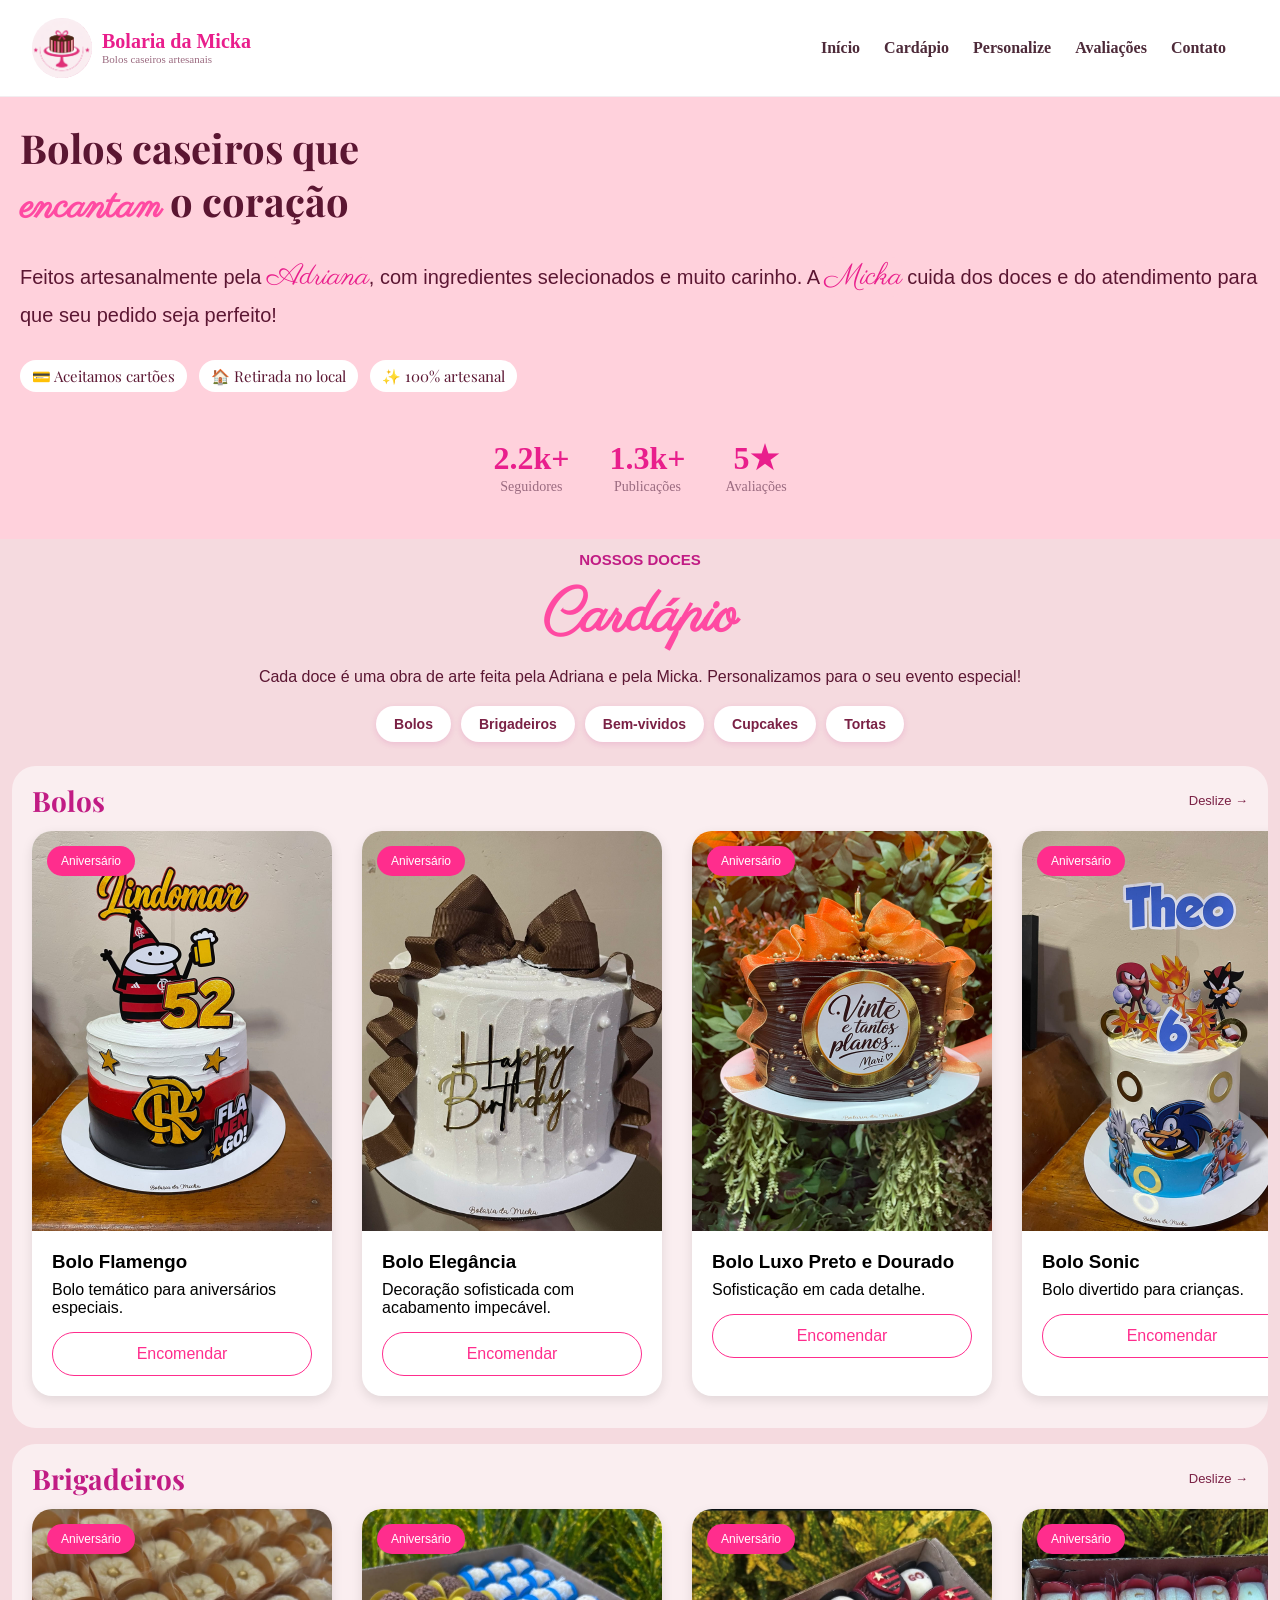
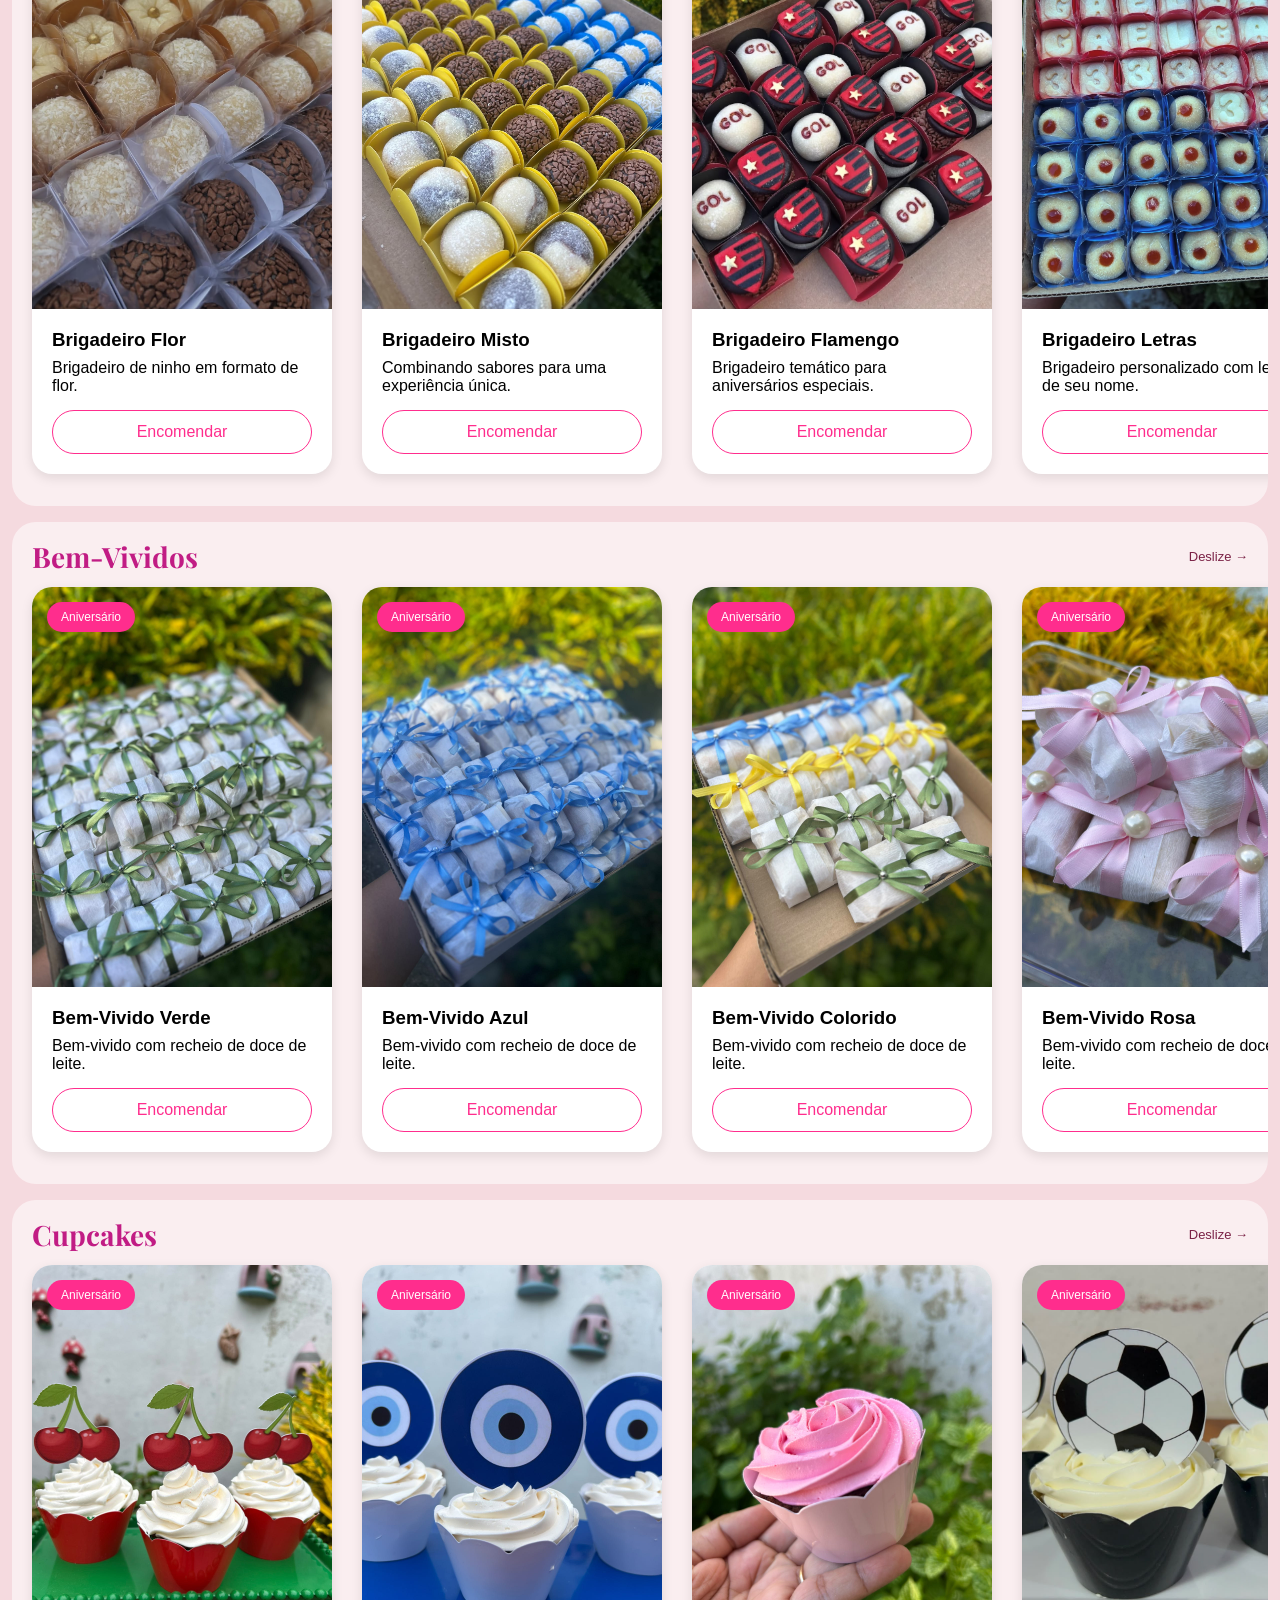
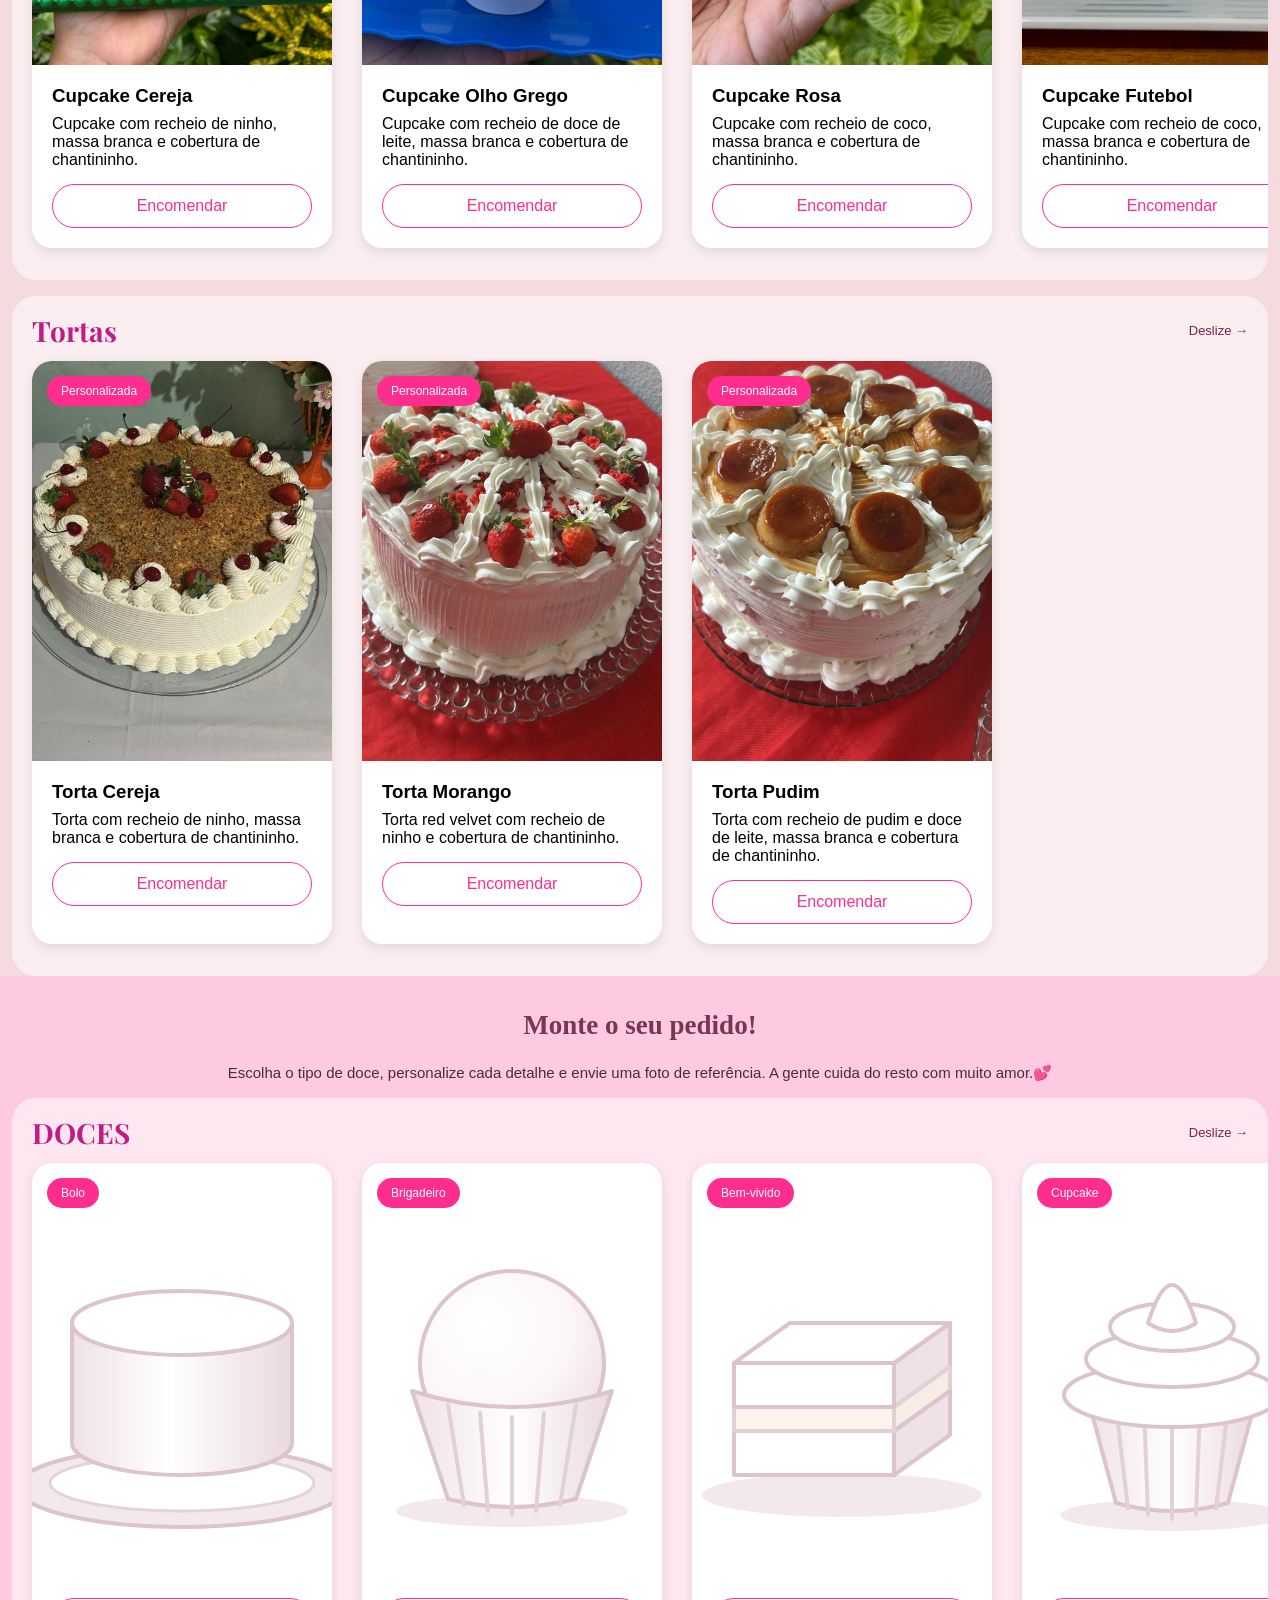
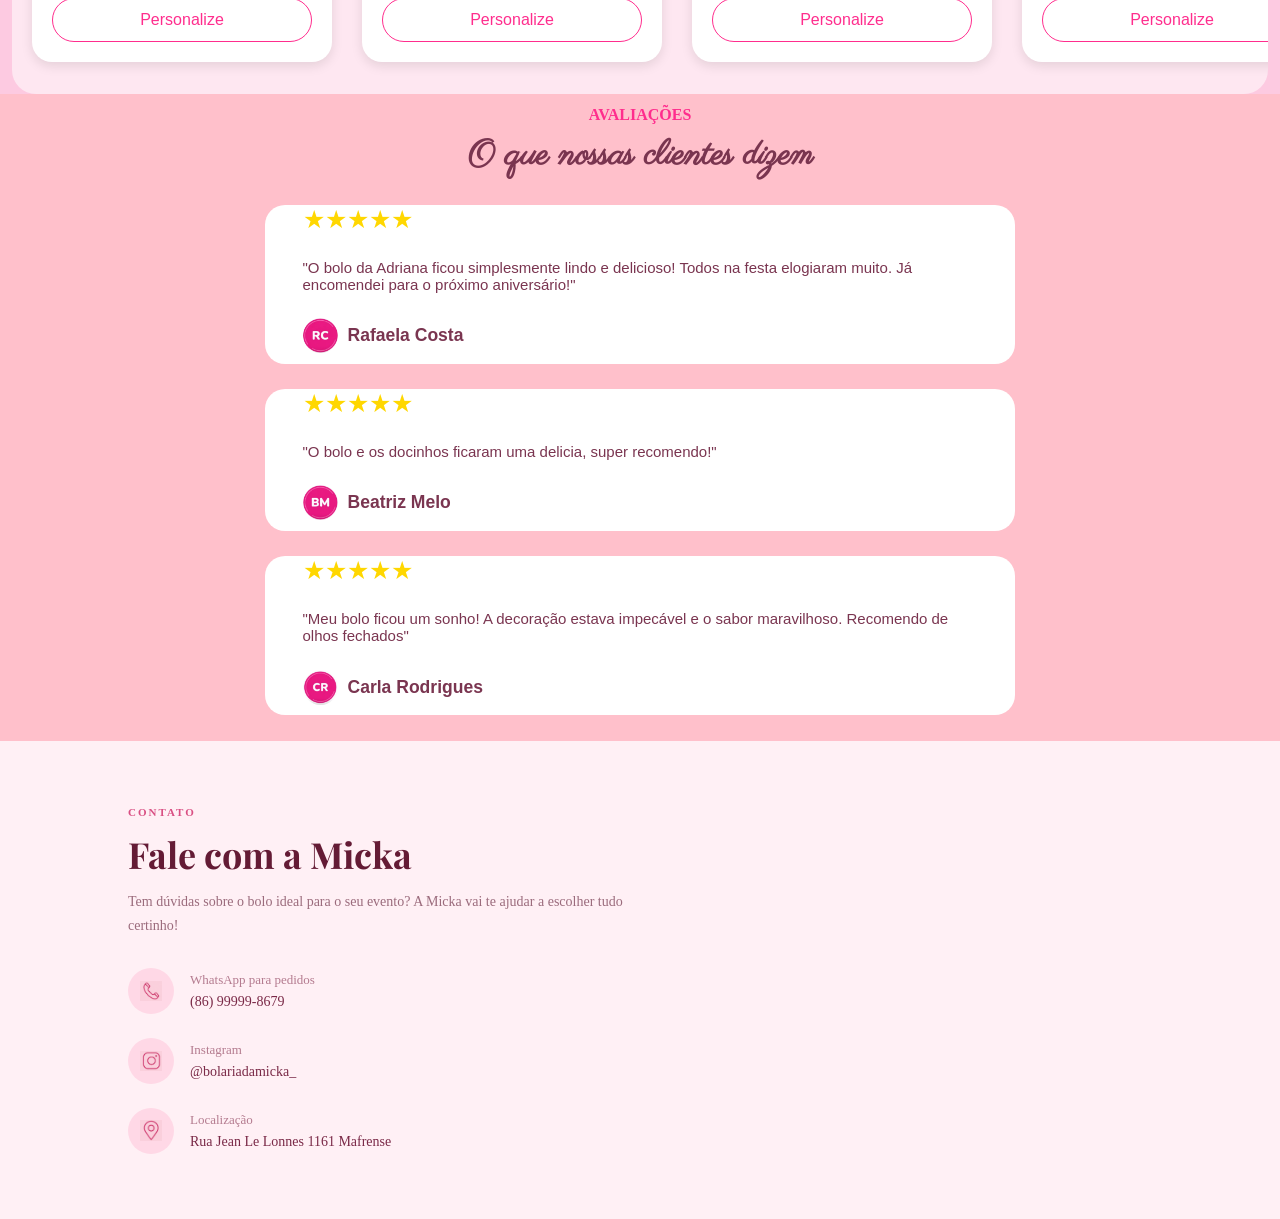
==== index.html @ 9b9cd285 "Merge pull request #18 from MarianneLayse/feat/contato Feat/contato" ====
<!doctype html>
<html lang="pt-br">
  <head>
    <meta charset="UTF-8" />
    <meta name="viewport" content="width=device-width, initial-scale=1.0" />
    <link rel="stylesheet" href="css/style.css" />
    <link
      href="https://fonts.googleapis.com/css2?family=Playfair+Display:wght@700&family=Parisienne&display=swap"
      rel="stylesheet"
    />
    <title>Bolaria da Micka</title>
  </head>
  <body>
    <header class="site-header">
      <a class="brand" href="index.html" title="Voltar para a página inicial">
        <span class="logo-circle">
          <img
            class="logo"
            src="img/logo-bolaria.png"
            alt="Logo da Bolaria da Micka"
          />
        </span>
        <span class="brand-text">
          <strong>Bolaria da Micka</strong>
          <small>Bolos caseiros artesanais</small>
        </span>
      </a>

      <input type="checkbox" id="menu-toggle" class="menu-toggle" hidden />
      <label for="menu-toggle" class="menu-button" aria-label="Abrir menu">
        <img src="img/menu.png" alt="menu" />
      </label>

      <nav class="main-nav">
        <ul>
          <li><a href="#inicio">Início</a></li>
          <li><a href="#cardapio">Cardápio</a></li>
          <li><a href="#personalize">Personalize</a></li>
          <li><a href="#avaliacoes">Avaliações</a></li>
          <li><a href="#contato">Contato</a></li>
        </ul>
      </nav>
    </header>
    <section class="inicial" id="inicio">
      <div class="titulo">
        <h1>
          Bolos caseiros que<br />
          <span>encantam</span> o coração
        </h1>
      </div>
      <div class="paragrafo">
        <p>
          Feitos artesanalmente pela <span>Adriana</span>, com ingredientes
          selecionados e muito carinho. A <span>Micka</span> cuida dos doces e
          do atendimento para que seu pedido seja perfeito!
        </p>

        <h3>💳 Aceitamos cartões</h3>
        <h3>🏠 Retirada no local</h3>
        <h3>✨ 100% artesanal</h3>

        <div class="avaliacao">
          <span class="seguidores">
            <strong>2.2k+</strong>
            <small>Seguidores</small>
          </span>
          <span class="publicacoes">
            <strong>1.3k+</strong>
            <small>Publicações</small>
          </span>
          <span class="avaliacaoo">
            <strong>5★</strong>
            <small>Avaliações</small>
          </span>
        </div>
      </div>
    </section>
    <section class="cardapio" id="cardapio">
      <div class="titulo-cardapio">
        <h4>NOSSOS DOCES</h4>
        <h1>Cardápio</h1>
        <p>
          Cada doce é uma obra de arte feita pela Adriana e pela Micka.
          Personalizamos para o seu evento especial!
        </p>
      </div>
      <div class="nav">
        <ul>
          <li><a href="#bolos">Bolos</a></li>
          <li><a href="#brigadeiros">Brigadeiros</a></li>
          <li><a href="#bem-vividos">Bem-vividos</a></li>
          <li><a href="#cupcakes">Cupcakes</a></li>
          <li><a href="#tortas">Tortas</a></li>
        </ul>
      </div>
      <div class="categoria" id="bolos">
        <div class="categoria-topo">
          <h2>Bolos</h2>
          <span class="dica">Deslize →</span>
        </div>

        <div class="lista-cardapio">
          <div class="card-bolo">
            <img src="img/bolo2.jfif" alt="Bolo Flamengo" />
            <span class="tag">Aniversário</span>
            <div class="conteudo-card">
              <h3>Bolo Flamengo</h3>
              <p>Bolo temático para aniversários especiais.</p>
              <a href="#" class="btn-encomendar">Encomendar</a>
            </div>
          </div>

          <div class="card-bolo">
            <img src="img/bolo1.jpg" alt="Bolo Elegância" />
            <span class="tag">Aniversário</span>
            <div class="conteudo-card">
              <h3>Bolo Elegância</h3>
              <p>Decoração sofisticada com acabamento impecável.</p>
              <a href="#" class="btn-encomendar">Encomendar</a>
            </div>
          </div>

          <div class="card-bolo">
            <img src="img/bolo3.jfif" alt="Bolo Luxo Preto e Dourado" />
            <span class="tag">Aniversário</span>
            <div class="conteudo-card">
              <h3>Bolo Luxo Preto e Dourado</h3>
              <p>Sofisticação em cada detalhe.</p>
              <a href="#" class="btn-encomendar">Encomendar</a>
            </div>
          </div>

          <div class="card-bolo">
            <img src="img/bolo4.jfif" alt="Bolo Sonic" />
            <span class="tag">Aniversário</span>
            <div class="conteudo-card">
              <h3>Bolo Sonic</h3>
              <p>Bolo divertido para crianças.</p>
              <a href="#" class="btn-encomendar">Encomendar</a>
            </div>
          </div>

          <div class="card-bolo">
            <img src="img/bolo5.jfif" alt="Bolo Duplo" />
            <span class="tag">Aniversário</span>
            <div class="conteudo-card">
              <h3>Bolo Duplo</h3>
              <p>Duas decorações em um único bolo.</p>
              <a href="#" class="btn-encomendar">Encomendar</a>
            </div>
          </div>

          <div class="card-bolo">
            <img src="img/bolo-urso.jfif" alt="Bolo Ursinho" />
            <span class="tag">Aniversário</span>
            <div class="conteudo-card">
              <h3>Bolo Ursinho</h3>
              <p>Bolo adorável para crianças.</p>
              <a href="#" class="btn-encomendar">Encomendar</a>
            </div>
          </div>

          <div class="card-bolo">
            <img src="img/bolo-minecraft.jfif" alt="Bolo Minecraft" />
            <span class="tag">Aniversário</span>
            <div class="conteudo-card">
              <h3>Bolo Minecraft</h3>
              <p>Bolo temático para fãs do jogo.</p>
              <a href="#" class="btn-encomendar">Encomendar</a>
            </div>
          </div>

          <div class="card-bolo">
            <img src="img/bolo-petalas.jfif" alt="Bolo Pétalas" />
            <span class="tag">Aniversário</span>
            <div class="conteudo-card">
              <h3>Bolo Pétalas</h3>
              <p>Bolo com decoração de pétalas de flores.</p>
              <a href="#" class="btn-encomendar">Encomendar</a>
            </div>
          </div>

          <div class="card-bolo">
            <img src="img/bolo-haranha.jfif" alt="Bolo Homem-Aranha" />
            <span class="tag">Aniversário</span>
            <div class="conteudo-card">
              <h3>Bolo Homem-Aranha</h3>
              <p>Bolo temático para fãs do herói.</p>
              <a href="#" class="btn-encomendar">Encomendar</a>
            </div>
          </div>
        </div>
      </div>

      <div class="categoria" id="brigadeiros">
        <div class="categoria-topo">
          <h2>Brigadeiros</h2>
          <span class="dica">Deslize →</span>
        </div>

        <div class="lista-cardapio">
          <div class="card-bolo">
            <img src="img/brigadeiro-flor.jfif" alt="Brigadeiro Flor" />
            <span class="tag">Aniversário</span>
            <div class="conteudo-card">
              <h3>Brigadeiro Flor</h3>
              <p>Brigadeiro de ninho em formato de flor.</p>
              <a href="#" class="btn-encomendar">Encomendar</a>
            </div>
          </div>

          <div class="card-bolo">
            <img src="img/brigadeiro-misto.jfif" alt="Brigadeiro Misto" />
            <span class="tag">Aniversário</span>
            <div class="conteudo-card">
              <h3>Brigadeiro Misto</h3>
              <p>Combinando sabores para uma experiência única.</p>
              <a href="#" class="btn-encomendar">Encomendar</a>
            </div>
          </div>

          <div class="card-bolo">
            <img src="img/brigadeiro-flamengo.jfif" alt="Brigadeiro Flamengo" />
            <span class="tag">Aniversário</span>
            <div class="conteudo-card">
              <h3>Brigadeiro Flamengo</h3>
              <p>Brigadeiro temático para aniversários especiais.</p>
              <a href="#" class="btn-encomendar">Encomendar</a>
            </div>
          </div>

          <div class="card-bolo">
            <img src="img/brigadeiro-letras.jfif" alt="Brigadeiro Letras" />
            <span class="tag">Aniversário</span>
            <div class="conteudo-card">
              <h3>Brigadeiro Letras</h3>
              <p>Brigadeiro personalizado com letras de seu nome.</p>
              <a href="#" class="btn-encomendar">Encomendar</a>
            </div>
          </div>

          <div class="card-bolo">
            <img src="img/brigadeiro-coco.jfif" alt="Brigadeiro Coco" />
            <span class="tag">Aniversário</span>
            <div class="conteudo-card">
              <h3>Brigadeiro Coco</h3>
              <p>Brigadeiro sabor coco com recheio cremoso.</p>
              <a href="#" class="btn-encomendar">Encomendar</a>
            </div>
          </div>

          <div class="card-bolo">
            <img
              src="img/brigadeiro-letras-rosa.jfif"
              alt="Brigadeiro Letras Rosa"
            />
            <span class="tag">Aniversário</span>
            <div class="conteudo-card">
              <h3>Brigadeiro Letras Rosa</h3>
              <p>Brigadeiro personalizado com letras.</p>
              <a href="#" class="btn-encomendar">Encomendar</a>
            </div>
          </div>

          <div class="card-bolo">
            <img src="img/brigadeiro-diversos.jfif" alt="Brigadeiro Diversos" />
            <span class="tag">Aniversário</span>
            <div class="conteudo-card">
              <h3>Brigadeiro Diversos</h3>
              <p>Variedade de brigadeiros com diferentes sabores.</p>
              <a href="#" class="btn-encomendar">Encomendar</a>
            </div>
          </div>
        </div>
      </div>

      <div class="categoria" id="bem-vividos">
        <div class="categoria-topo">
          <h2>Bem-Vividos</h2>
          <span class="dica">Deslize →</span>
        </div>

        <div class="lista-cardapio">
          <div class="card-bolo">
            <img src="img/bvivido-verde.jfif" alt="Bem-Vivido Verde" />
            <span class="tag">Aniversário</span>
            <div class="conteudo-card">
              <h3>Bem-Vivido Verde</h3>
              <p>Bem-vivido com recheio de doce de leite.</p>
              <a href="#" class="btn-encomendar">Encomendar</a>
            </div>
          </div>

          <div class="card-bolo">
            <img src="img/bvivido-azul.jfif" alt="Bem-Vivido Azul" />
            <span class="tag">Aniversário</span>
            <div class="conteudo-card">
              <h3>Bem-Vivido Azul</h3>
              <p>Bem-vivido com recheio de doce de leite.</p>
              <a href="#" class="btn-encomendar">Encomendar</a>
            </div>
          </div>

          <div class="card-bolo">
            <img src="img/bvivido-colorido.jfif" alt="Bem-Vivido Colorido" />
            <span class="tag">Aniversário</span>
            <div class="conteudo-card">
              <h3>Bem-Vivido Colorido</h3>
              <p>Bem-vivido com recheio de doce de leite.</p>
              <a href="#" class="btn-encomendar">Encomendar</a>
            </div>
          </div>

          <div class="card-bolo">
            <img src="img/bvivido-rosa.jfif" alt="Bem-Vivido Rosa" />
            <span class="tag">Aniversário</span>
            <div class="conteudo-card">
              <h3>Bem-Vivido Rosa</h3>
              <p>Bem-vivido com recheio de doce de leite.</p>
              <a href="#" class="btn-encomendar">Encomendar</a>
            </div>
          </div>

          <div class="card-bolo">
            <img src="img/bvivido-vermelho.jfif" alt="Bem-Vivido Vermelho" />
            <span class="tag">Aniversário</span>
            <div class="conteudo-card">
              <h3>Bem-Vivido Vermelho</h3>
              <p>Bem-vivido com recheio de doce de leite.</p>
              <a href="#" class="btn-encomendar">Encomendar</a>
            </div>
          </div>

          <div class="card-bolo">
            <img src="img/bvivido-dourado.jfif" alt="Bem-Vivido Dourado" />
            <span class="tag">Aniversário</span>
            <div class="conteudo-card">
              <h3>Bem-Vivido Dourado</h3>
              <p>Bem-vivido com recheio de doce de leite.</p>
              <a href="#" class="btn-encomendar">Encomendar</a>
            </div>
          </div>
        </div>
      </div>

      <div class="categoria" id="cupcakes">
        <div class="categoria-topo">
          <h2>Cupcakes</h2>
          <span class="dica">Deslize →</span>
        </div>

        <div class="lista-cardapio">
          <div class="card-bolo">
            <img src="img/cupcakes-cereja.jfif" alt="Cupcake Cereja" />
            <span class="tag">Aniversário</span>
            <div class="conteudo-card">
              <h3>Cupcake Cereja</h3>
              <p>
                Cupcake com recheio de ninho, massa branca e cobertura de
                chantininho.
              </p>
              <a href="#" class="btn-encomendar">Encomendar</a>
            </div>
          </div>

          <div class="card-bolo">
            <img src="img/cupcakes-olho.jfif" alt="Cupcake Olho Grego" />
            <span class="tag">Aniversário</span>
            <div class="conteudo-card">
              <h3>Cupcake Olho Grego</h3>
              <p>
                Cupcake com recheio de doce de leite, massa branca e cobertura
                de chantininho.
              </p>
              <a href="#" class="btn-encomendar">Encomendar</a>
            </div>
          </div>

          <div class="card-bolo">
            <img src="img/cupcakes-rosa.jfif" alt="Cupcake Rosa" />
            <span class="tag">Aniversário</span>
            <div class="conteudo-card">
              <h3>Cupcake Rosa</h3>
              <p>
                Cupcake com recheio de coco, massa branca e cobertura de
                chantininho.
              </p>
              <a href="#" class="btn-encomendar">Encomendar</a>
            </div>
          </div>

          <div class="card-bolo">
            <img src="img/cupcakes-futebol.jfif" alt="Cupcake Futebol" />
            <span class="tag">Aniversário</span>
            <div class="conteudo-card">
              <h3>Cupcake Futebol</h3>
              <p>
                Cupcake com recheio de coco, massa branca e cobertura de
                chantininho.
              </p>
              <a href="#" class="btn-encomendar">Encomendar</a>
            </div>
          </div>

          <div class="card-bolo">
            <img src="img/cupcakes-haranha.jfif" alt="Cupcake Homem-Aranha" />
            <span class="tag">Aniversário</span>
            <div class="conteudo-card">
              <h3>Cupcake Homem-Aranha</h3>
              <p>
                Cupcake com recheio de ninho, massa branca e cobertura de
                chantininho.
              </p>
              <a href="#" class="btn-encomendar">Encomendar</a>
            </div>
          </div>

          <div class="card-bolo">
            <img src="img/cupcakes-pascoa.jfif" alt="Cupcake Páscoa" />
            <span class="tag">Aniversário</span>
            <div class="conteudo-card">
              <h3>Cupcake Páscoa</h3>
              <p>
                Cupcake com recheio de ninho, massa branca e cobertura de
                chantininho.
              </p>
              <a href="#" class="btn-encomendar">Encomendar</a>
            </div>
          </div>
        </div>
      </div>

      <div class="categoria" id="tortas">
        <div class="categoria-topo">
          <h2>Tortas</h2>
          <span class="dica">Deslize →</span>
        </div>

        <div class="lista-cardapio">
          <div class="card-bolo">
            <img src="img/torta-cereja.jfif" alt="Torta Cereja" />
            <span class="tag">Personalizada</span>
            <div class="conteudo-card">
              <h3>Torta Cereja</h3>
              <p>
                Torta com recheio de ninho, massa branca e cobertura de
                chantininho.
              </p>
              <a href="#" class="btn-encomendar">Encomendar</a>
            </div>
          </div>

          <div class="card-bolo">
            <img src="img/torta-morango.jfif" alt="Torta Morango" />
            <span class="tag">Personalizada</span>
            <div class="conteudo-card">
              <h3>Torta Morango</h3>
              <p>
                Torta red velvet com recheio de ninho e cobertura de
                chantininho.
              </p>
              <a href="#" class="btn-encomendar">Encomendar</a>
            </div>
          </div>

          <div class="card-bolo">
            <img src="img/torta-pudim.jfif" alt="Torta Pudim" />
            <span class="tag">Personalizada</span>
            <div class="conteudo-card">
              <h3>Torta Pudim</h3>
              <p>
                Torta com recheio de pudim e doce de leite, massa branca e
                cobertura de chantininho.
              </p>
              <a href="#" class="btn-encomendar">Encomendar</a>
            </div>
          </div>
        </div>
      </div>
    </section>

    <section class="personalize" id="personalize">
      <div class="personalize-container">
        <div class="titulo-personalize">
          <h1>Monte o seu pedido!</h1>
          <p>
            Escolha o tipo de doce, personalize cada detalhe e envie uma foto de
            referência. A gente cuida do resto com muito amor.💕
          </p>
        </div>

        <div class="categoria">
          <div class="categoria-topo">
            <h2>DOCES</h2>
            <span class="dica">Deslize →</span>
          </div>

          <div class="lista-cardapio">
            <div class="card-bolo">
              <img src="img/bolo-branco.svg" alt="Bolo branco" />
              <span class="tag">Bolo</span>
              <div class="conteudo-card">
                <a href="montar.html?tipo=bolo" class="btn-encomendar"
                  >Personalize</a
                >
              </div>
            </div>

            <div class="card-bolo">
              <img src="img/brigadeiro-branco.svg" alt="Brigadeiro branco" />
              <span class="tag">Brigadeiro</span>
              <div class="conteudo-card">
                <a href="montar.html?tipo=brigadeiro" class="btn-encomendar"
                  >Personalize</a
                >
              </div>
            </div>

            <div class="card-bolo">
              <img src="img/bemvivido-branco.svg" alt="Bem-vivido branco" />
              <span class="tag">Bem-vivido</span>
              <div class="conteudo-card">
                <a href="montar.html?tipo=bemvivido" class="btn-encomendar"
                  >Personalize</a
                >
              </div>
            </div>

            <div class="card-bolo">
              <img src="img/cupcake-branco.svg" alt="Cupcake branco" />
              <span class="tag">Cupcake</span>
              <div class="conteudo-card">
                <a href="montar.html?tipo=cupcake" class="btn-encomendar"
                  >Personalize</a
                >
              </div>
            </div>

            <div class="card-bolo">
              <img src="img/torta-branca.svg" alt="Torta branca" />
              <span class="tag">Torta</span>
              <div class="conteudo-card">
                <a href="montar.html?tipo=torta" class="btn-encomendar"
                  >Personalize</a
                >
              </div>
            </div>
          </div>
        </div>
      </div>
    </section>

    <section class="avaliacoes" id="avaliacoes">
      <div class="titulo-avaliacoes">
        <h4>AVALIAÇÕES</h4>
        <h1>O que nossas clientes dizem</h1>
      </div>

      <div class="lista-avaliacoes">
        <div class="avaliacao-card">
          <div class="conteudo">
            <div class="star">
              <p>★★★★★</p>
            </div>
            <p>
              "O bolo da Adriana ficou simplesmente lindo e delicioso! Todos na
              festa elogiaram muito. Já encomendei para o próximo aniversário!"
            </p>
            <div class="cliente">
              <img src="img/cliente1.png" alt="Cliente 1" />
              <h3>Rafaela Costa</h3>
            </div>
          </div>
        </div>

        <div class="avaliacao-card">
          <div class="conteudo">
            <div class="star">
              <p>★★★★★</p>
            </div>
            <p>"O bolo e os docinhos ficaram uma delicia, super recomendo!"</p>
            <div class="cliente">
              <img src="img/cliente2.png" alt="Cliente 2" />
              <h3>Beatriz Melo</h3>
            </div>
          </div>
        </div>

        <div class="avaliacao-card">
          <div class="conteudo">
            <div class="star">
              <p>★★★★★</p>
            </div>
            <p>
              "Meu bolo ficou um sonho! A decoração estava impecável e o sabor
              maravilhoso. Recomendo de olhos fechados"
            </p>
            <div class="cliente">
              <img src="img/cliente3.png" alt="Cliente 3" />
              <h3>Carla Rodrigues</h3>
            </div>
          </div>
        </div>
      </div>
    </section>

    <section class="contato" id="contato">
      <div class="titulo-contato">
        <h4>CONTATO</h4>
        <h1>Fale com a Micka</h1>
        <p>
          Tem dúvidas sobre o bolo ideal para o seu evento? A Micka vai te
          ajudar a escolher tudo certinho!
        </p>
      </div>

      <div class="contatos">
        <div class="contato-item">
          <div class="contato-icone">
            <img src="img/contato.png" alt="Telefone" />
          </div>
          <div class="contato-info">
            <p>WhatsApp para pedidos</p>
            <span>(86) 99999-8679</span>
          </div>
        </div>

        <div class="contato-item">
          <div class="contato-icone">
            <img src="img/instagram.png" alt="Instagram" />
          </div>
          <div class="contato-info">
            <p>Instagram</p>
            <span>@bolariadamicka_</span>
          </div>
        </div>

        <div class="contato-item">
          <div class="contato-icone">
            <img src="img/localizacao.png" alt="Localização" />
          </div>
          <div class="contato-info">
            <p>Localização</p>
            <span>Rua Jean Le Lonnes 1161 Mafrense</span>
          </div>
        </div>
      </div>
    </section>

    <script>
      const tiposPorCategoria = {
        bolos: "bolo",
        brigadeiros: "brigadeiro",
        "bem-vividos": "bemvivido",
        cupcakes: "cupcake",
        tortas: "torta",
      };

      document.querySelectorAll(".btn-encomendar").forEach((botao) => {
        const categoria = botao.closest(".categoria");

        if (!categoria) return;

        const tipo = tiposPorCategoria[categoria.id];

        if (!tipo) return;

        const card = botao.closest(".card-bolo");
        const nomeProduto = card?.querySelector("h3")?.textContent.trim();

        botao.href =
          "montar.html?tipo=" +
          tipo +
          (nomeProduto ? "&produto=" + encodeURIComponent(nomeProduto) : "");
      });
    </script>
  </body>
</html>
---- css/style.css ----
@import url("header.css");
@import url("inicial.css");
@import url("cardapio.css");
@import url("personalize.css");
@import url("avaliacoes.css");
@import url("contato.css");

* {
  box-sizing: border-box;
}

html,
body {
  margin: 0;
  padding: 0;
  width: 100%;
  overflow-x: hidden;
}
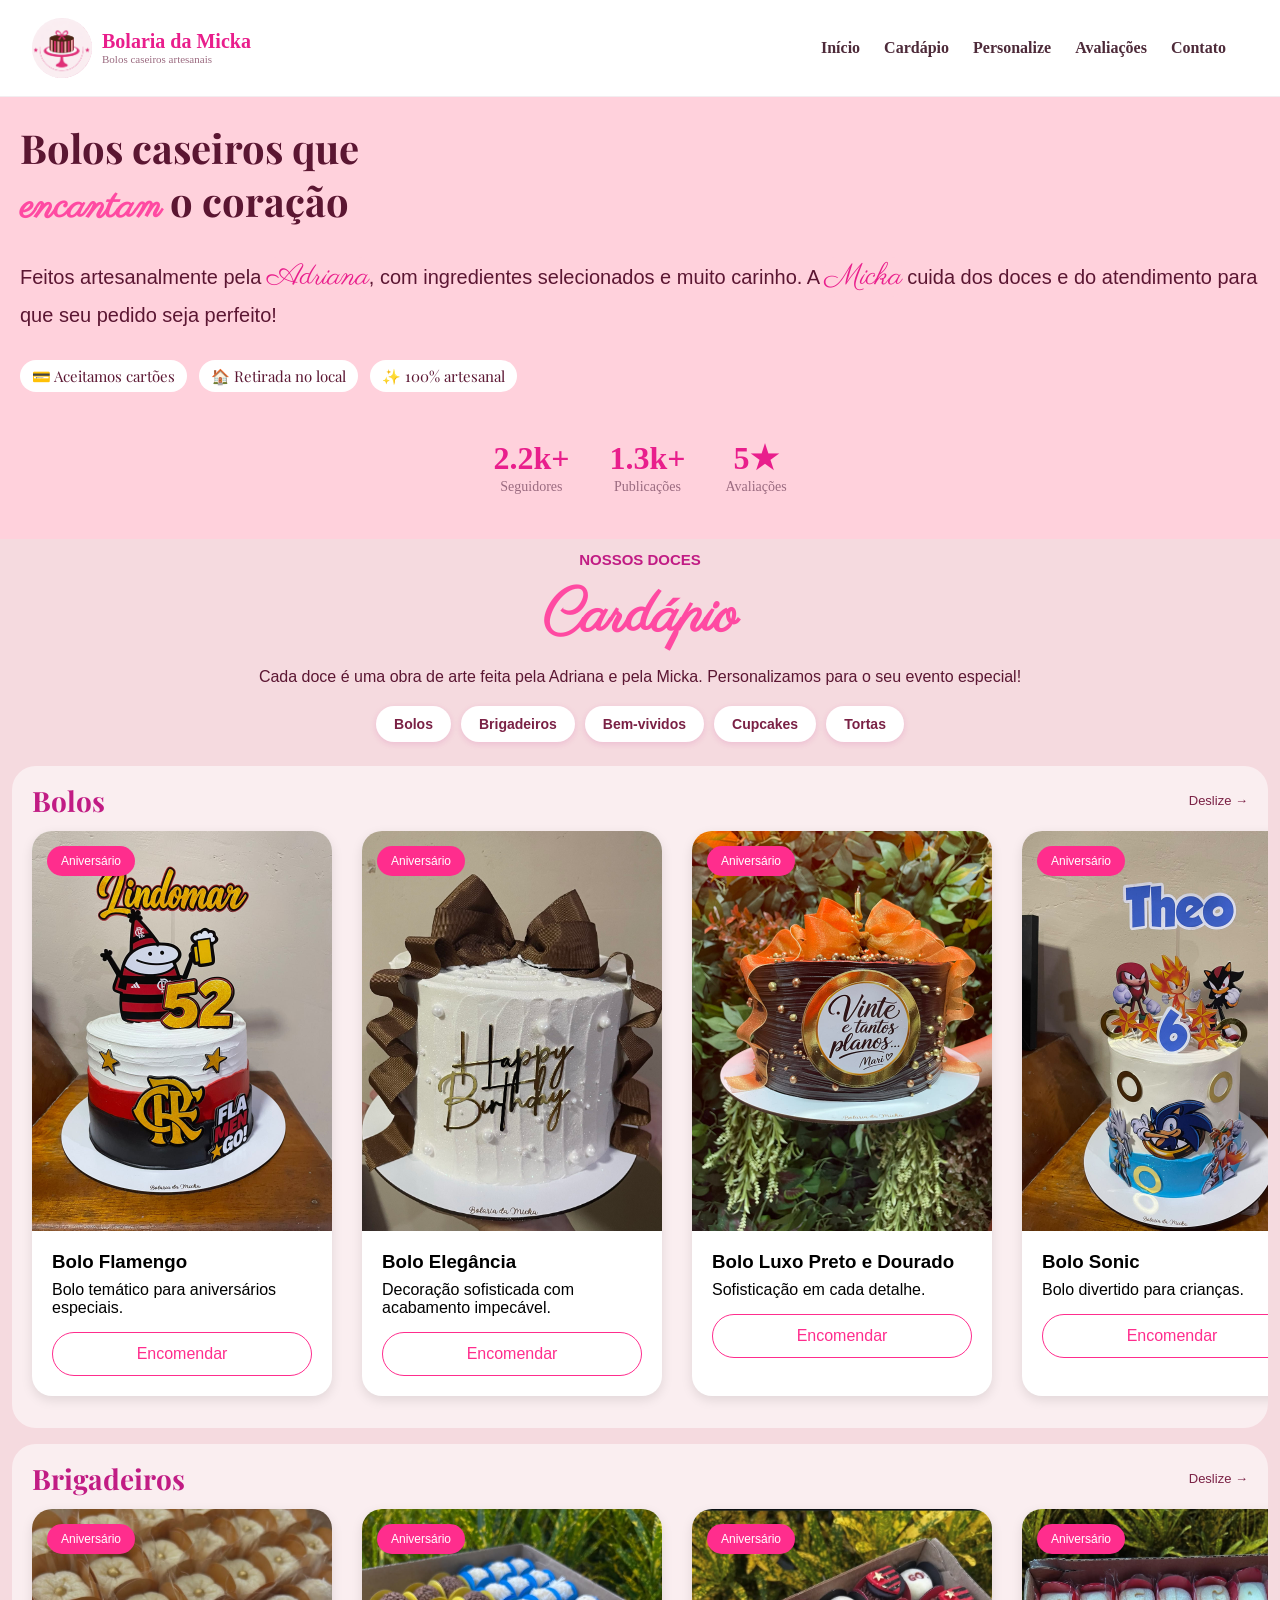
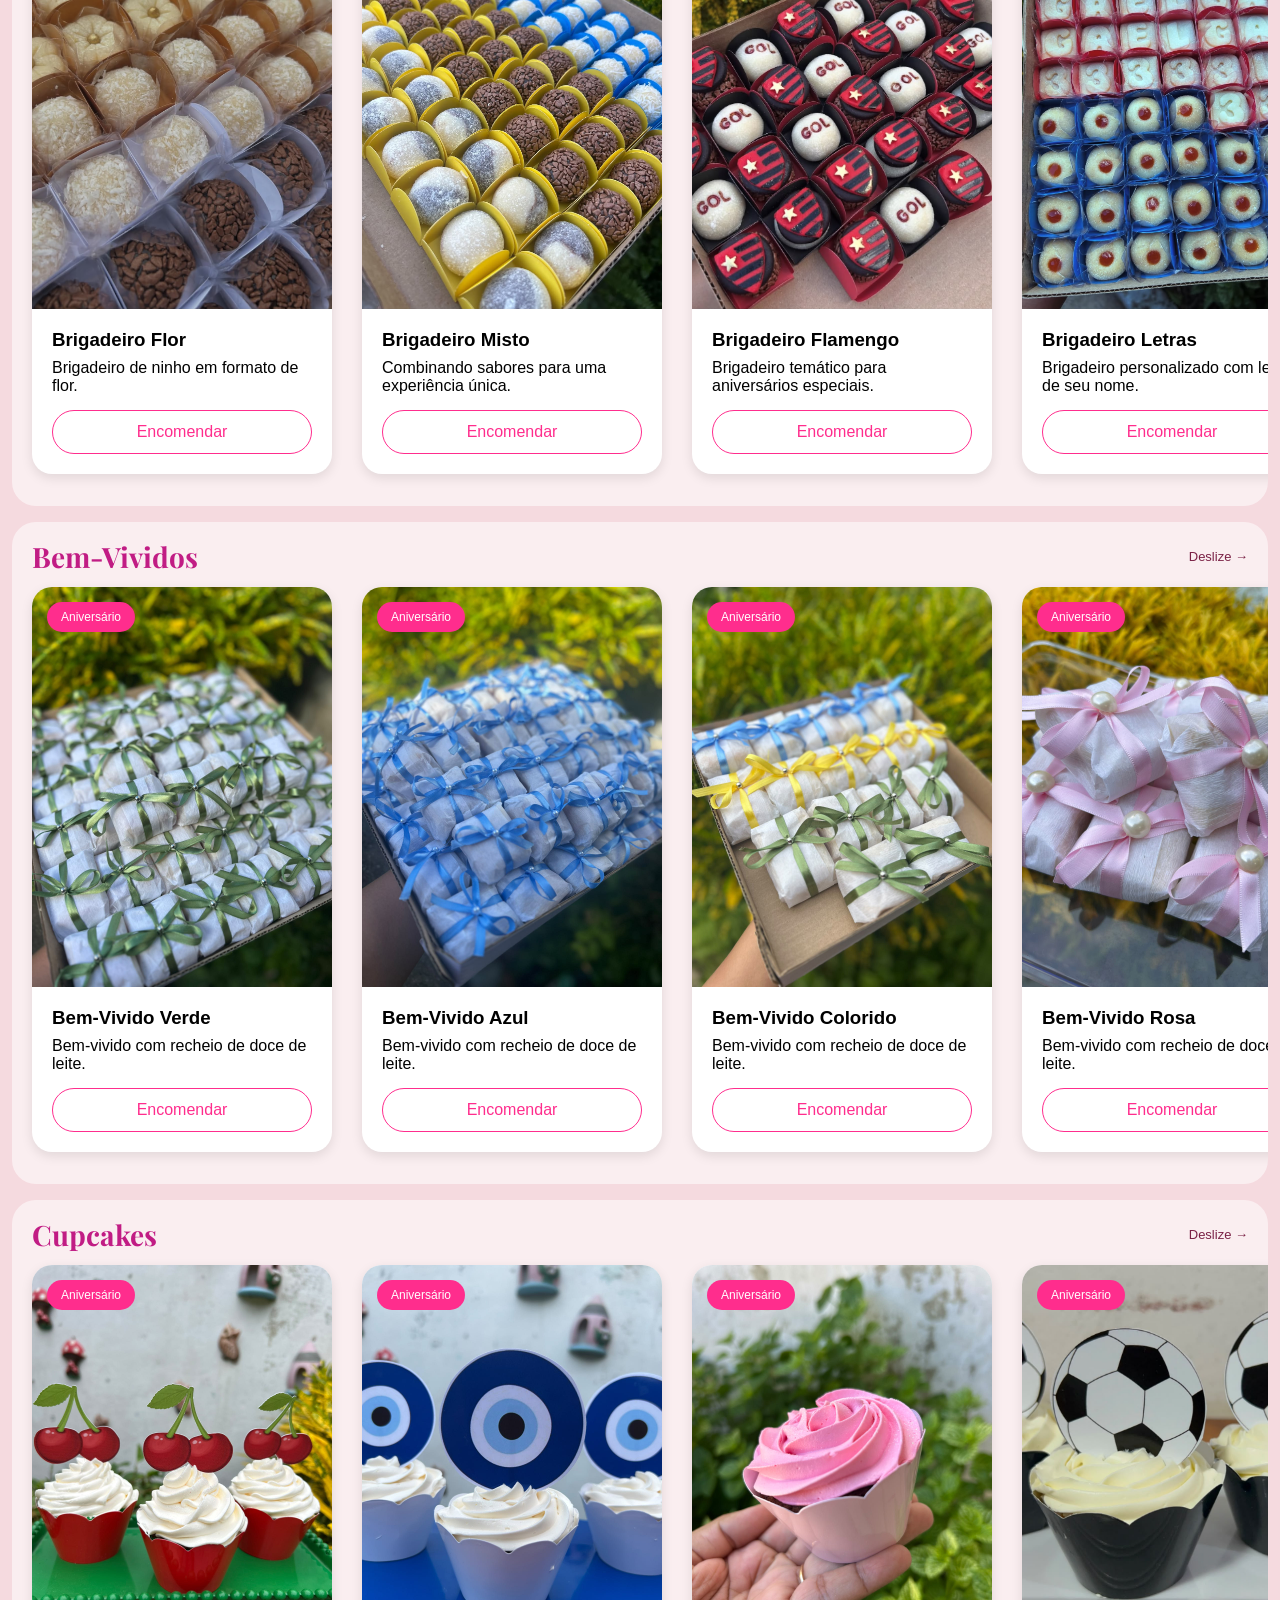
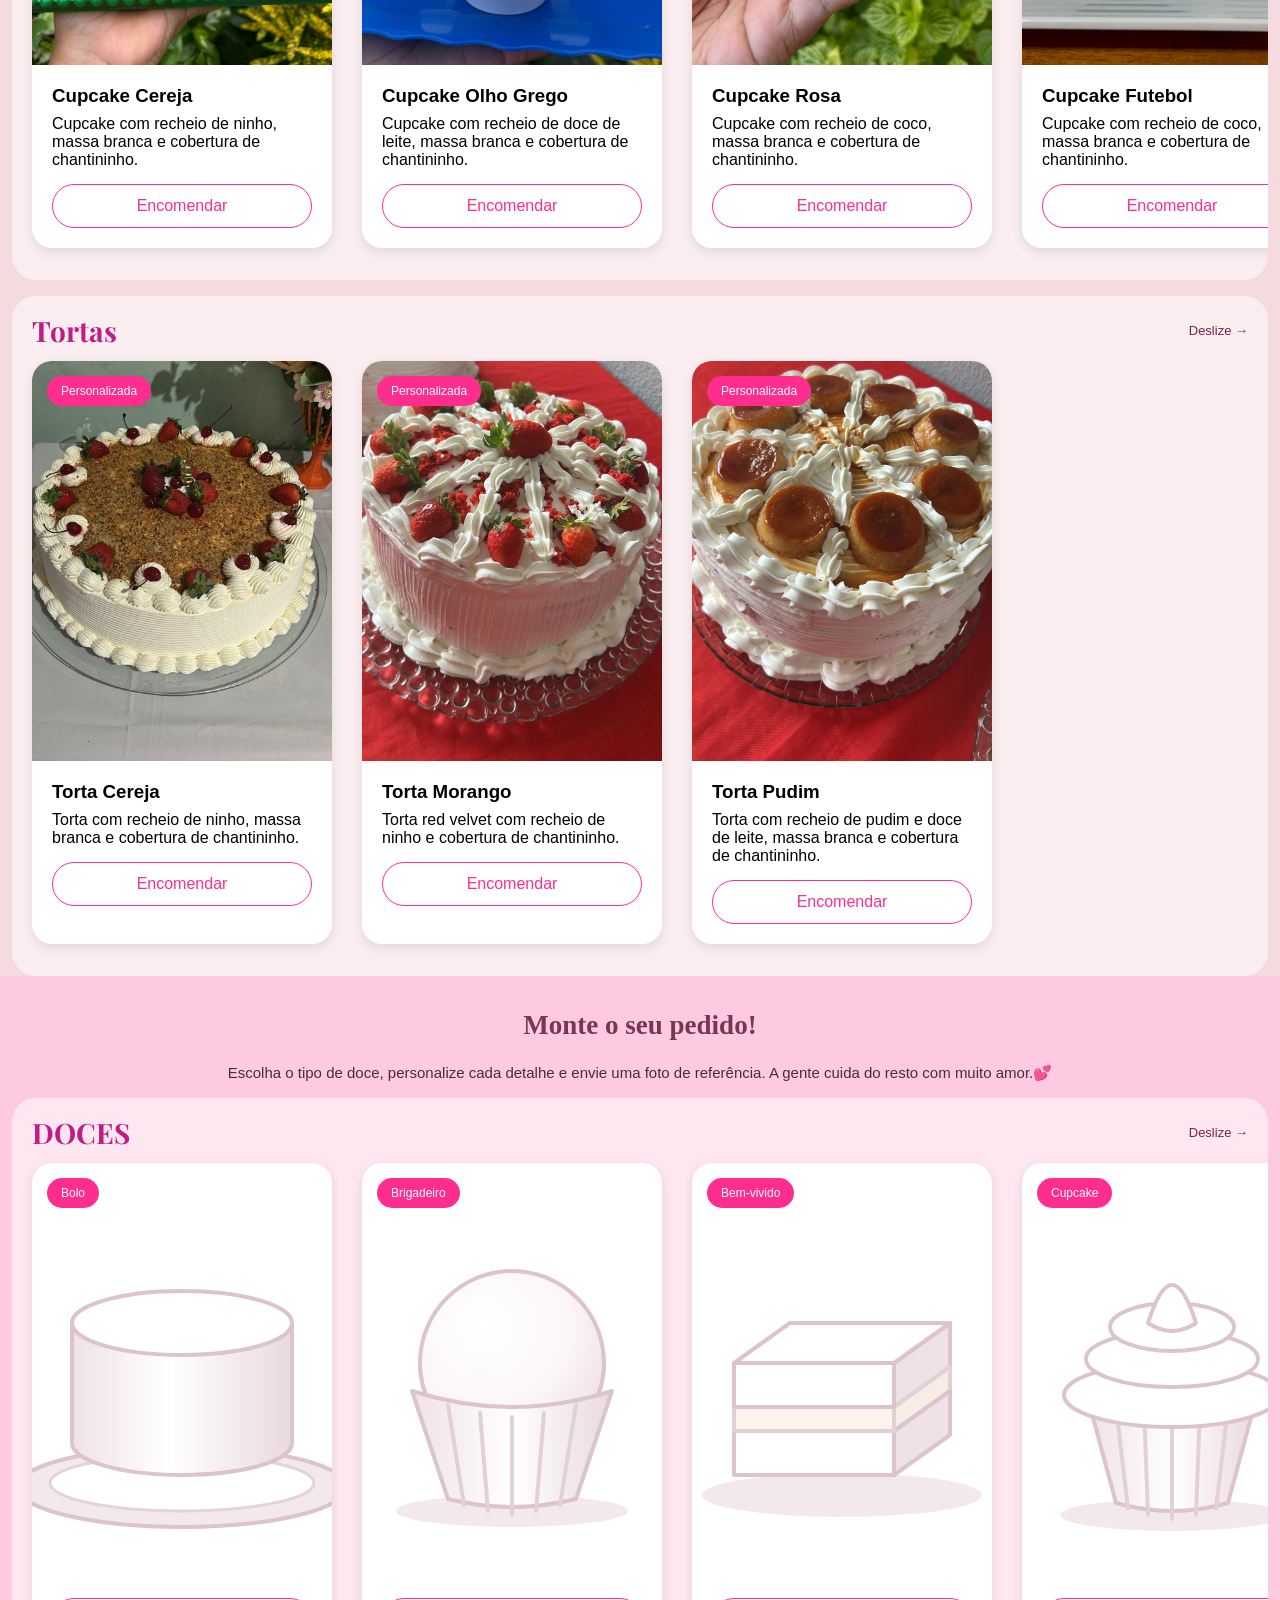
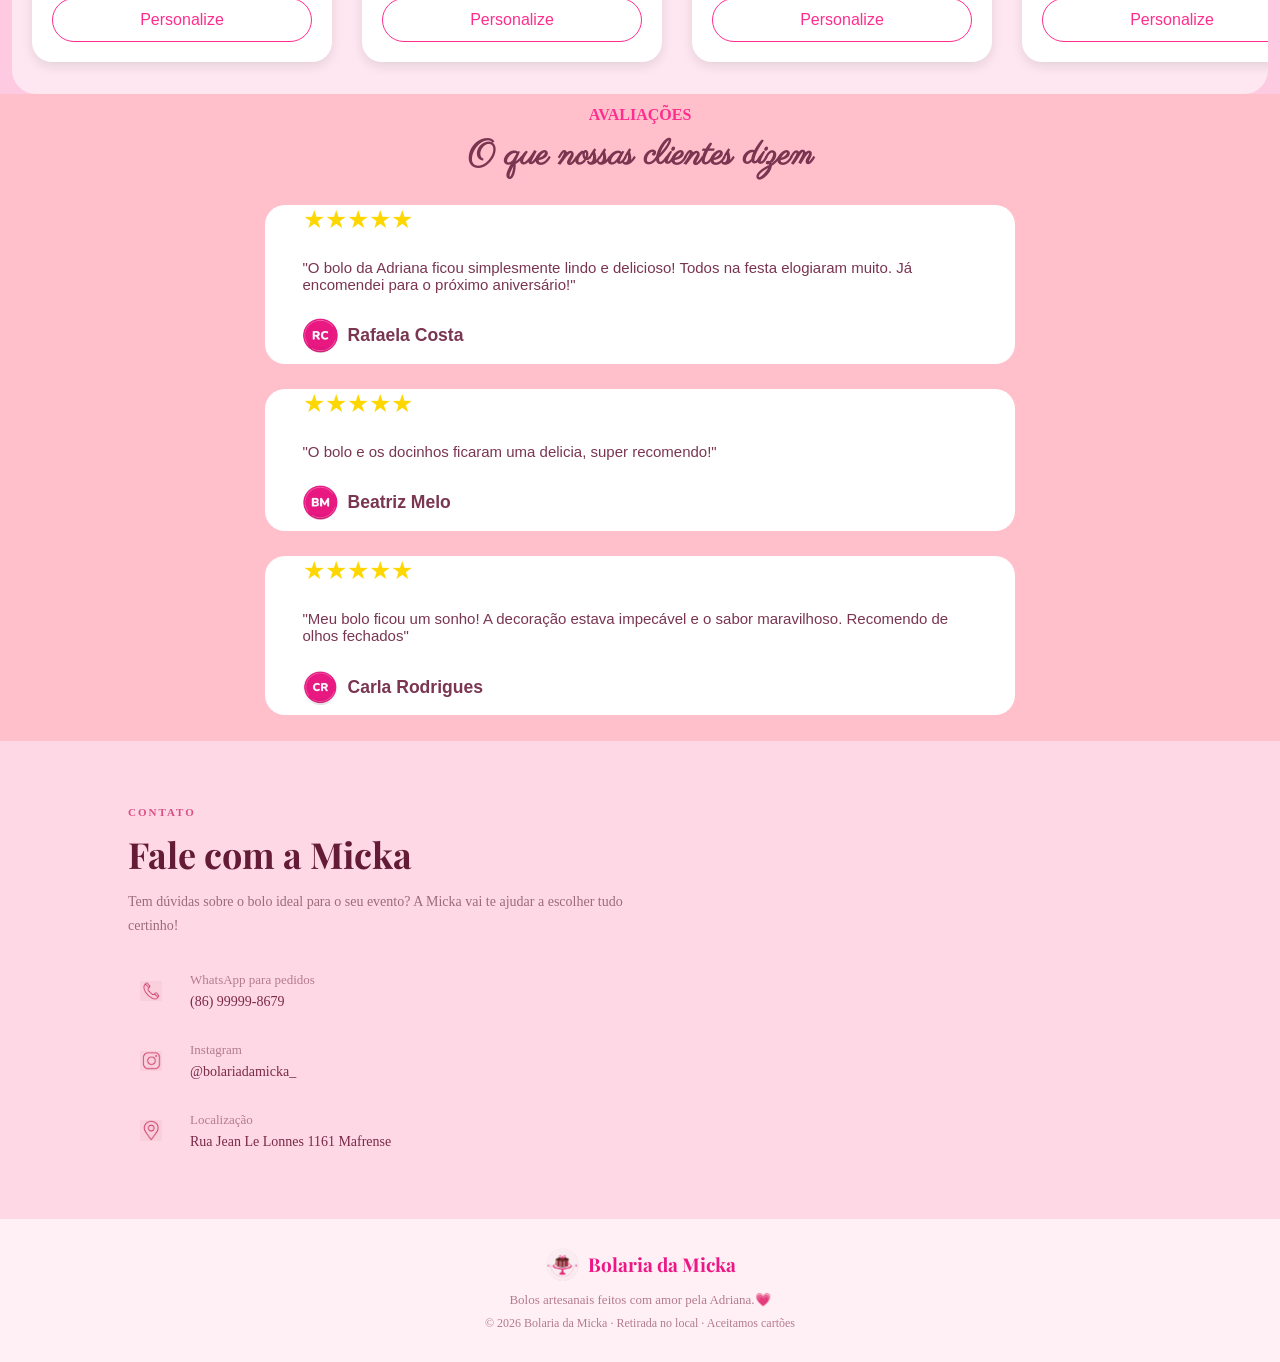
==== commit c43fb3c0: "Merge pull request #19 from MarianneLayse/feat/rodape adiciona rodape" ====
--- a/index.html
+++ b/index.html
@@ -647,6 +647,21 @@
       </div>
     </section>
 
+    <footer class="rodape">
+      <div class="rodape-marca">
+        <img src="img/logo-bolaria.png" alt="Logo da bolaria" />
+        <h2>Bolaria da Micka</h2>
+      </div>
+
+      <p class="rodape-descricao">
+        Bolos artesanais feitos com amor pela Adriana.💗
+      </p>
+
+      <p class="rodape-copy">
+        © 2026 Bolaria da Micka · Retirada no local · Aceitamos cartões
+      </p>
+    </footer>
+
     <script>
       const tiposPorCategoria = {
         bolos: "bolo",
--- a/css/style.css
+++ b/css/style.css
@@ -4,6 +4,7 @@
 @import url("personalize.css");
 @import url("avaliacoes.css");
 @import url("contato.css");
+@import url("rodape.css");
 
 * {
   box-sizing: border-box;
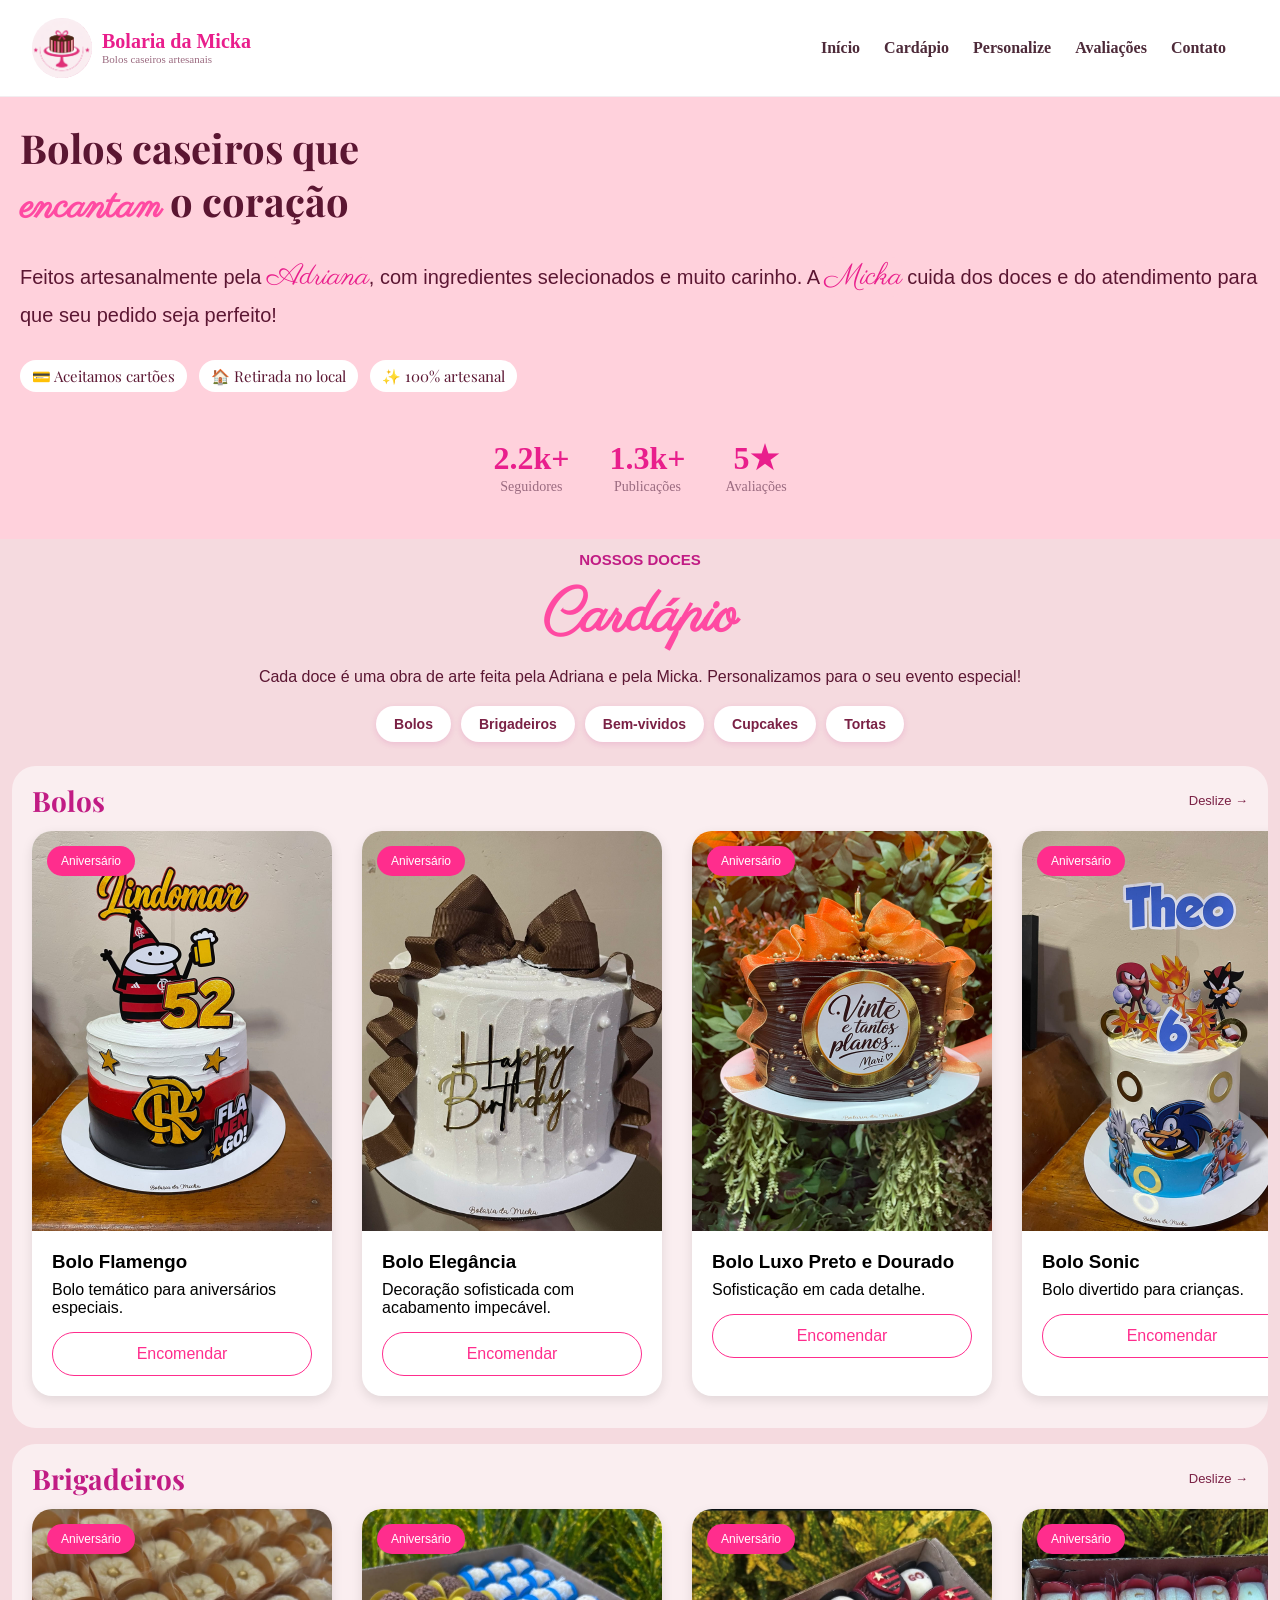
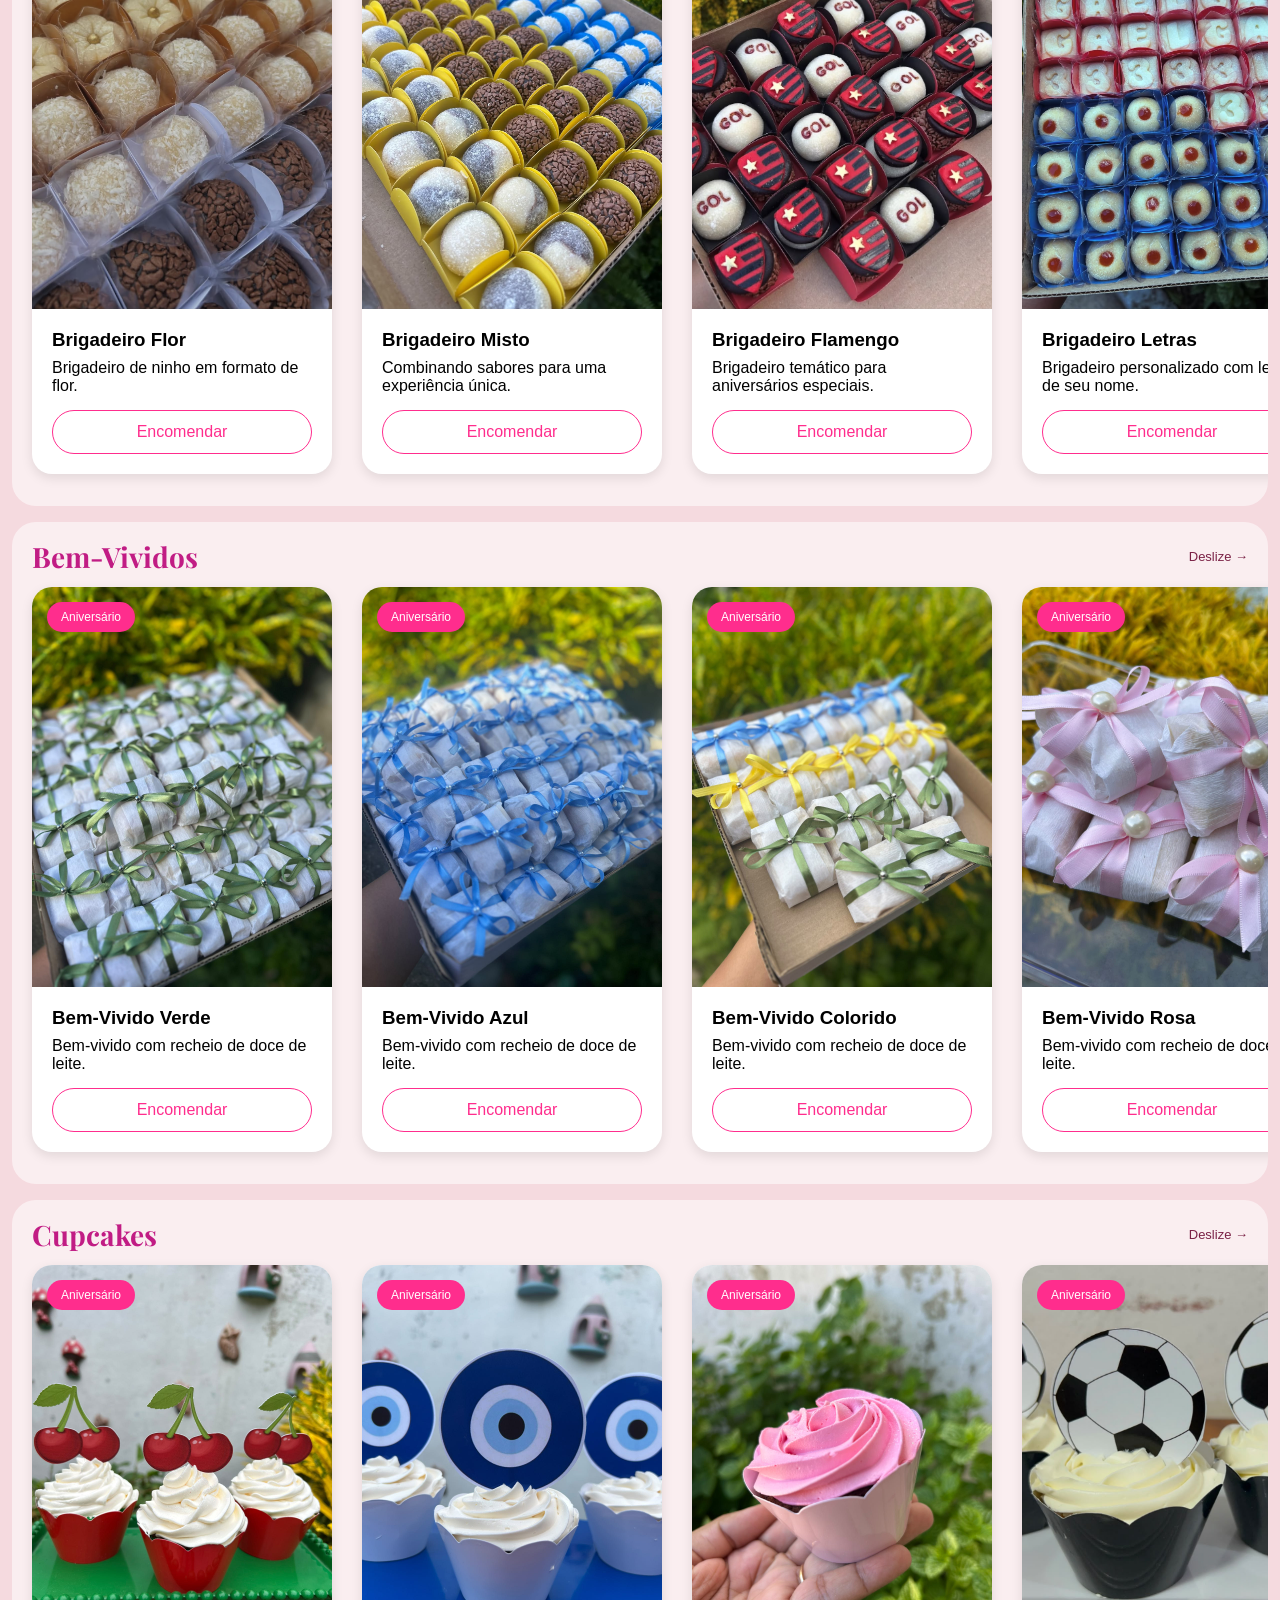
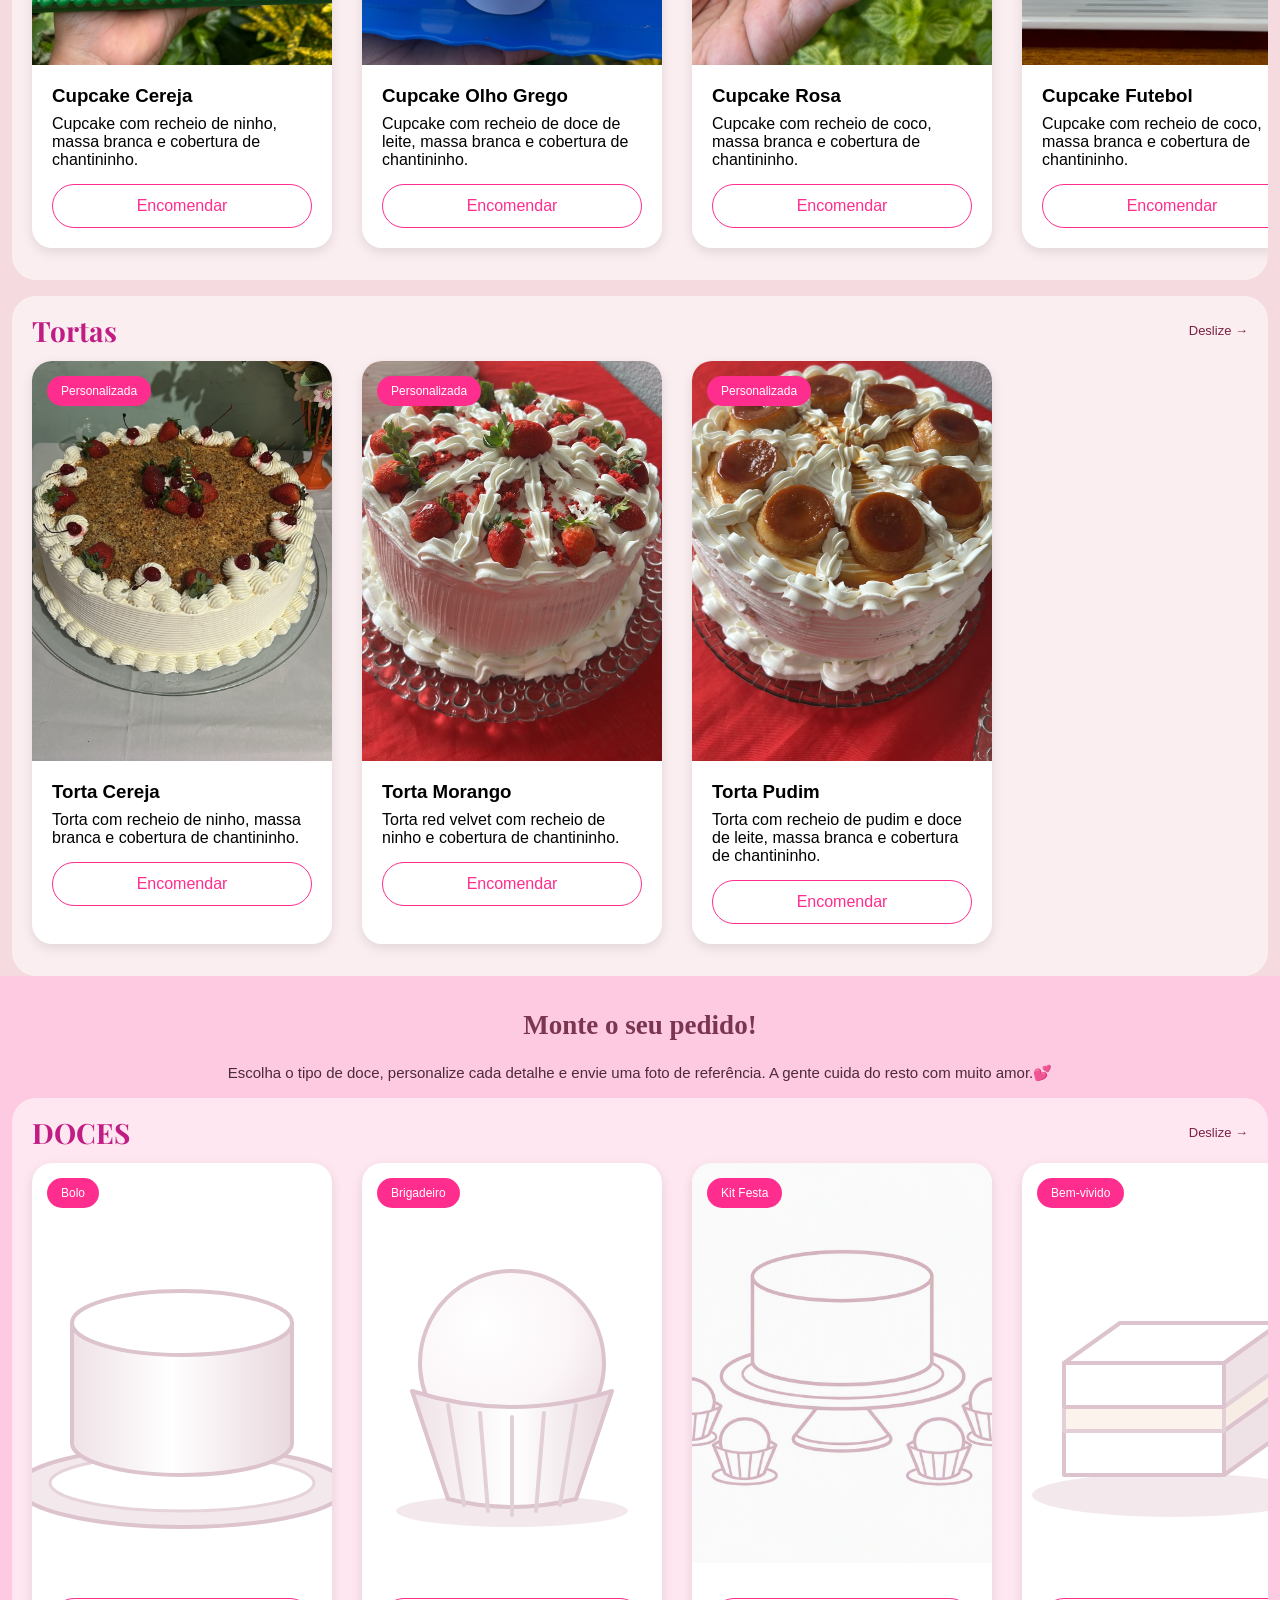
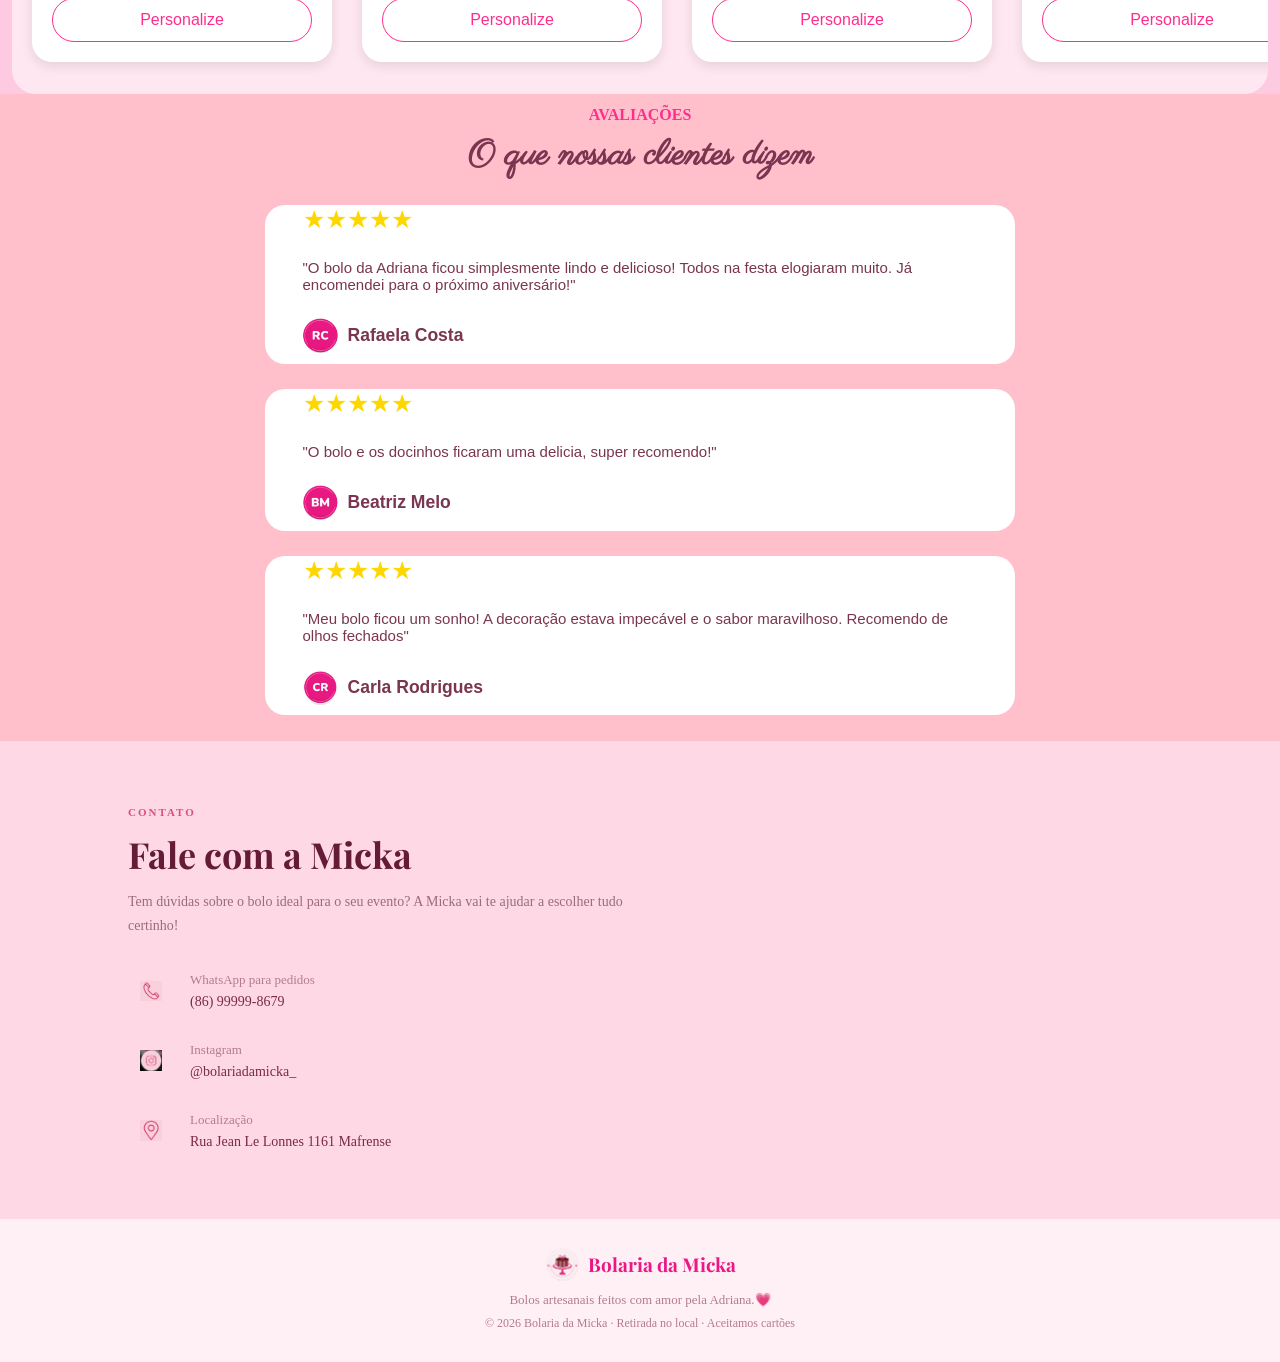
==== commit 2248474b: "adiciona kit festa e pirulito na secao de monte o seu" ====
--- a/index.html
+++ b/index.html
@@ -517,6 +517,16 @@
             </div>
 
             <div class="card-bolo">
+              <img src="img/kit-branco.png" alt="Kit Festa branco" />
+              <span class="tag">Kit Festa</span>
+              <div class="conteudo-card">
+                <a href="montar.html?tipo=kit" class="btn-encomendar"
+                  >Personalize</a
+                >
+              </div>
+            </div>
+
+            <div class="card-bolo">
               <img src="img/bemvivido-branco.svg" alt="Bem-vivido branco" />
               <span class="tag">Bem-vivido</span>
               <div class="conteudo-card">
@@ -545,11 +555,20 @@
                 >
               </div>
             </div>
+
+            <div class="card-bolo">
+              <img src="img/pirulito-branco.png" alt="Pirulito branco" />
+              <span class="tag">Pirulito de Chocolate</span>
+              <div class="conteudo-card">
+                <a href="montar.html?tipo=pirulito" class="btn-encomendar"
+                  >Personalize</a
+                >
+              </div>
+            </div>
           </div>
         </div>
       </div>
     </section>
-
     <section class="avaliacoes" id="avaliacoes">
       <div class="titulo-avaliacoes">
         <h4>AVALIAÇÕES</h4>
@@ -634,7 +653,6 @@
             <span>@bolariadamicka_</span>
           </div>
         </div>
-
         <div class="contato-item">
           <div class="contato-icone">
             <img src="img/localizacao.png" alt="Localização" />
@@ -666,6 +684,7 @@
       const tiposPorCategoria = {
         bolos: "bolo",
         brigadeiros: "brigadeiro",
+
         "bem-vividos": "bemvivido",
         cupcakes: "cupcake",
         tortas: "torta",
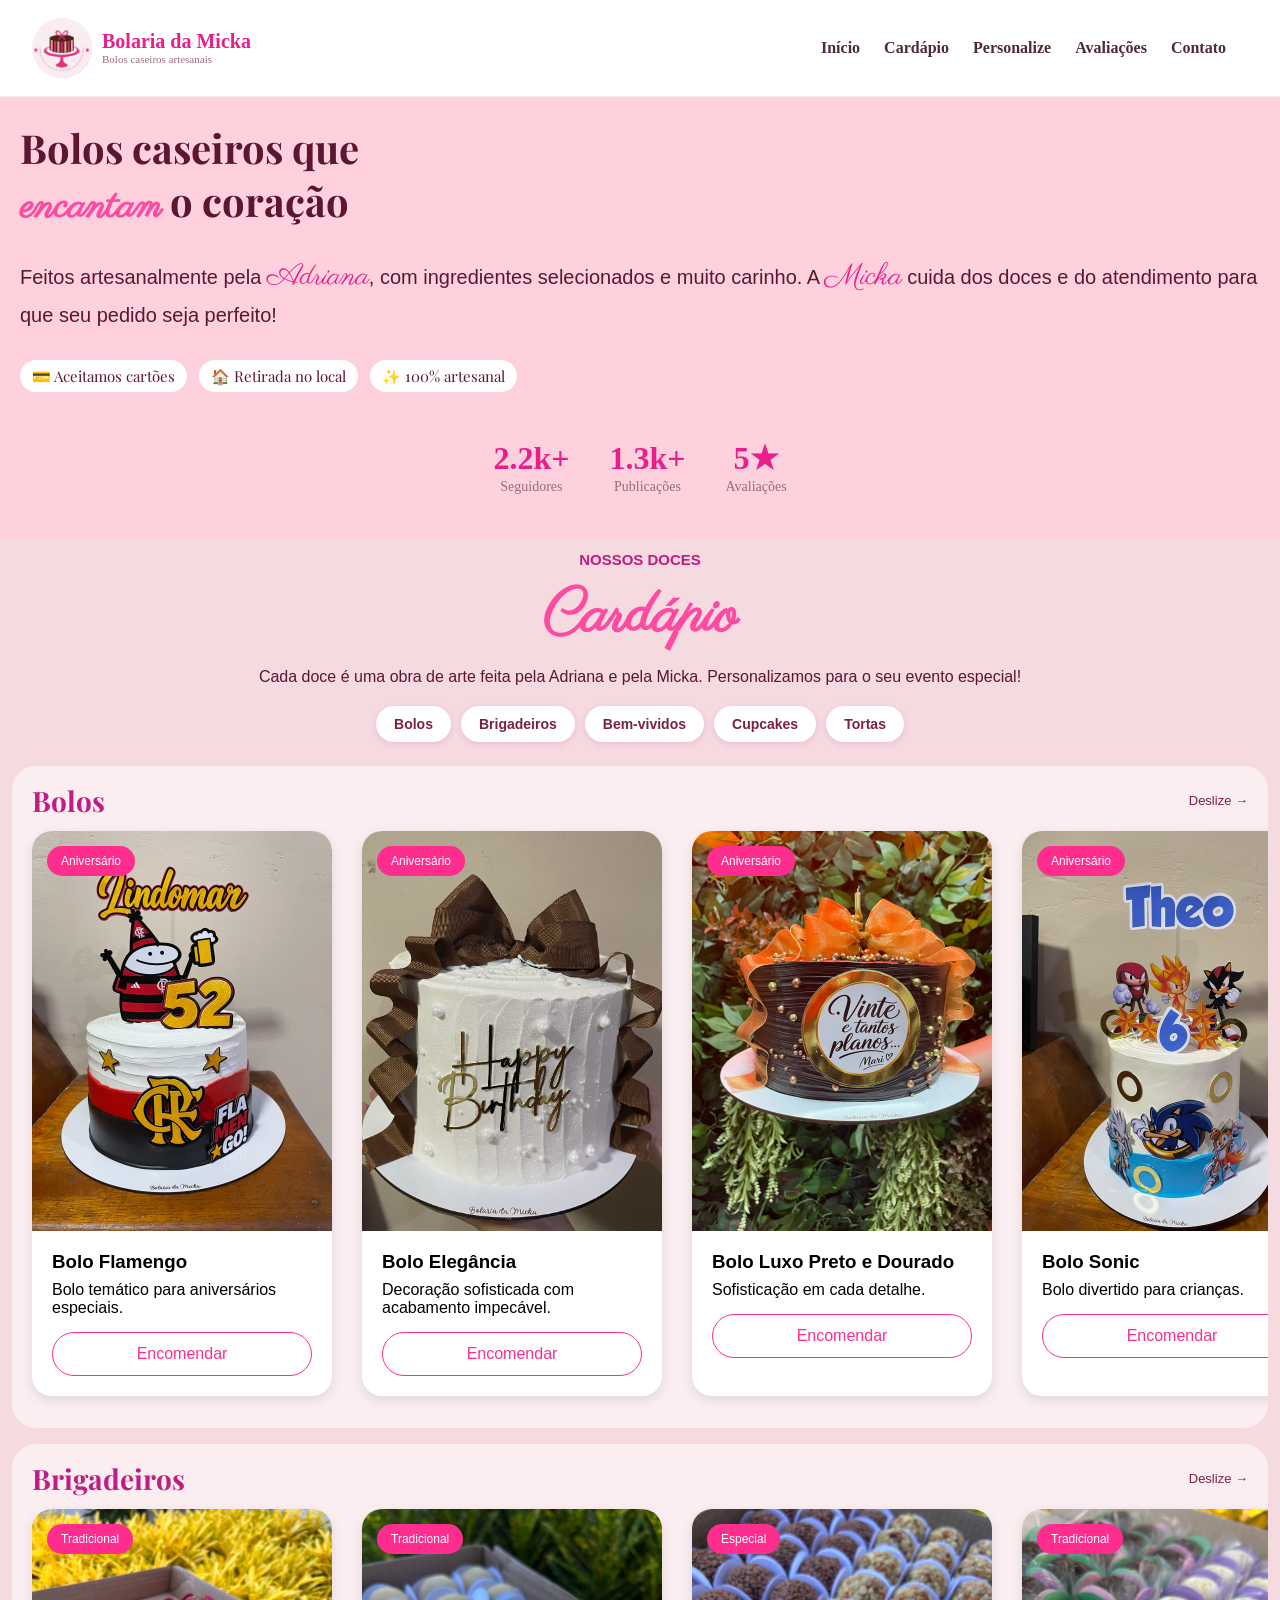
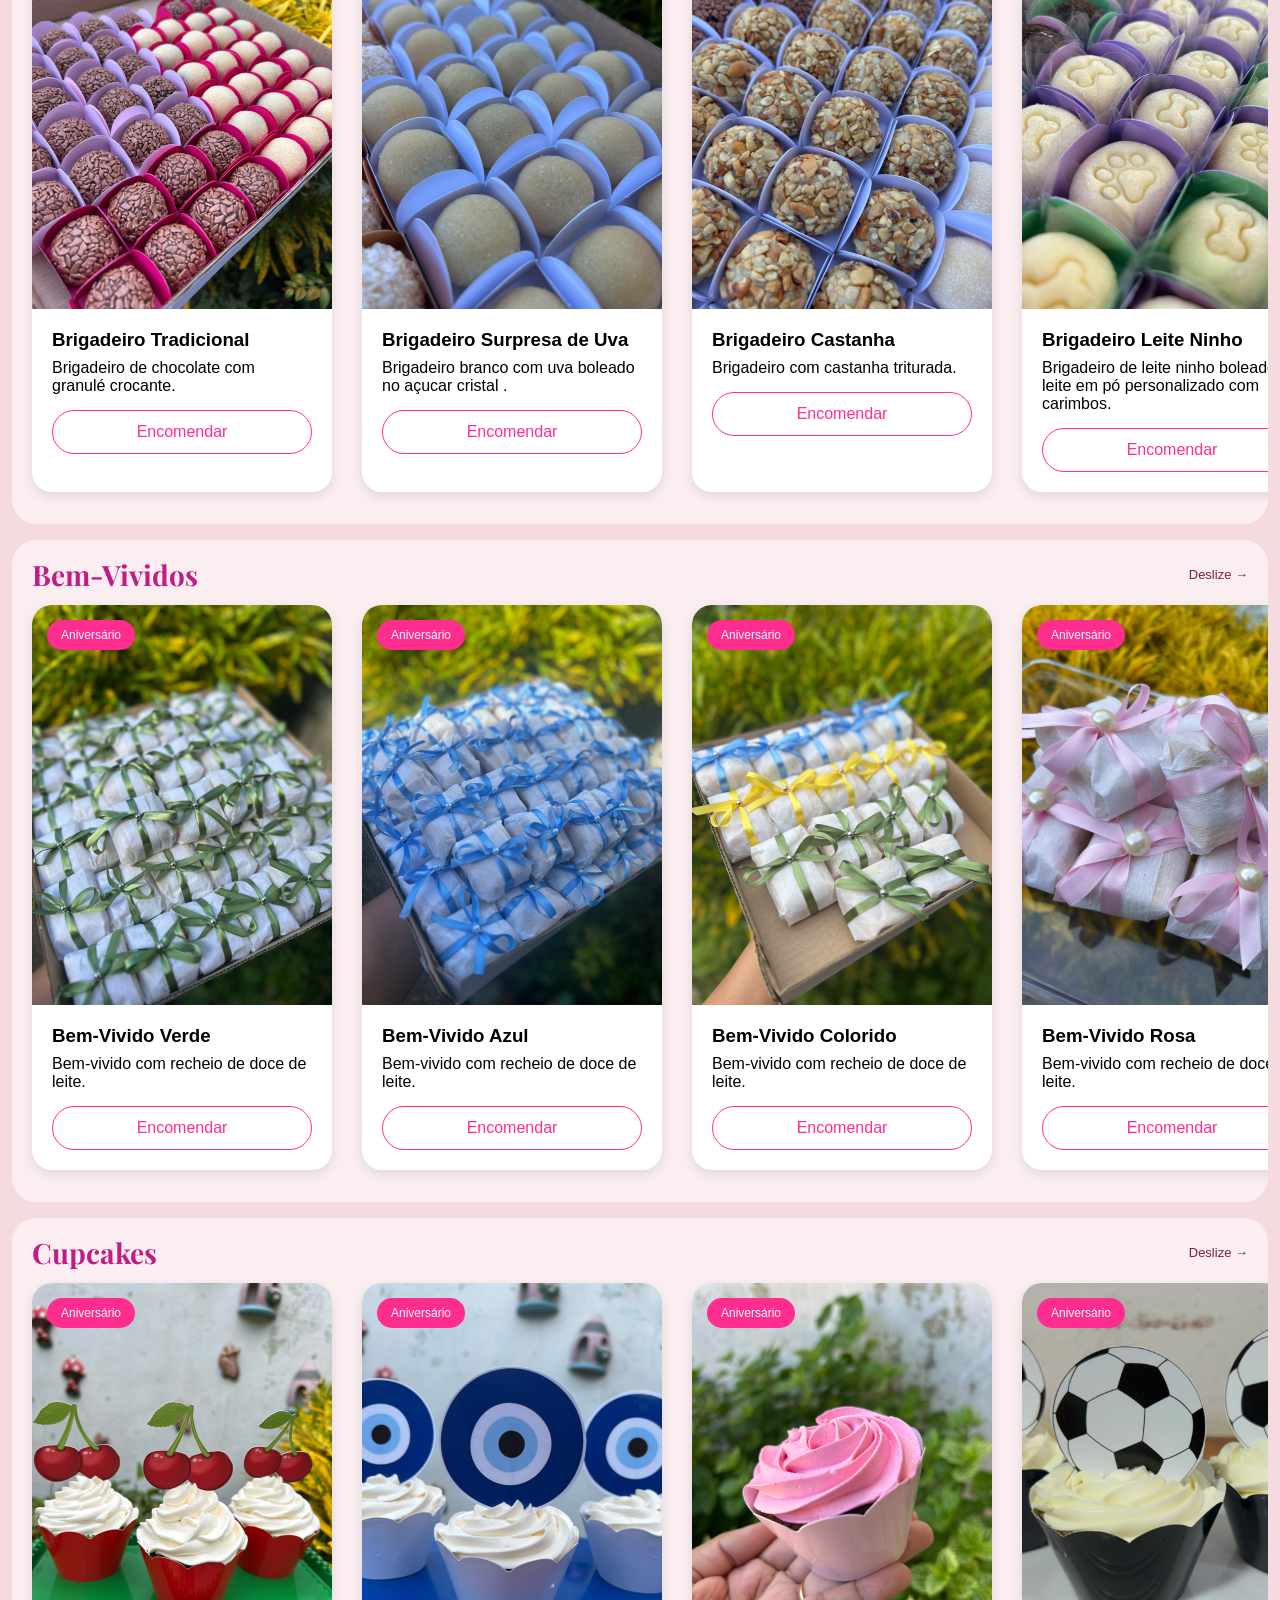
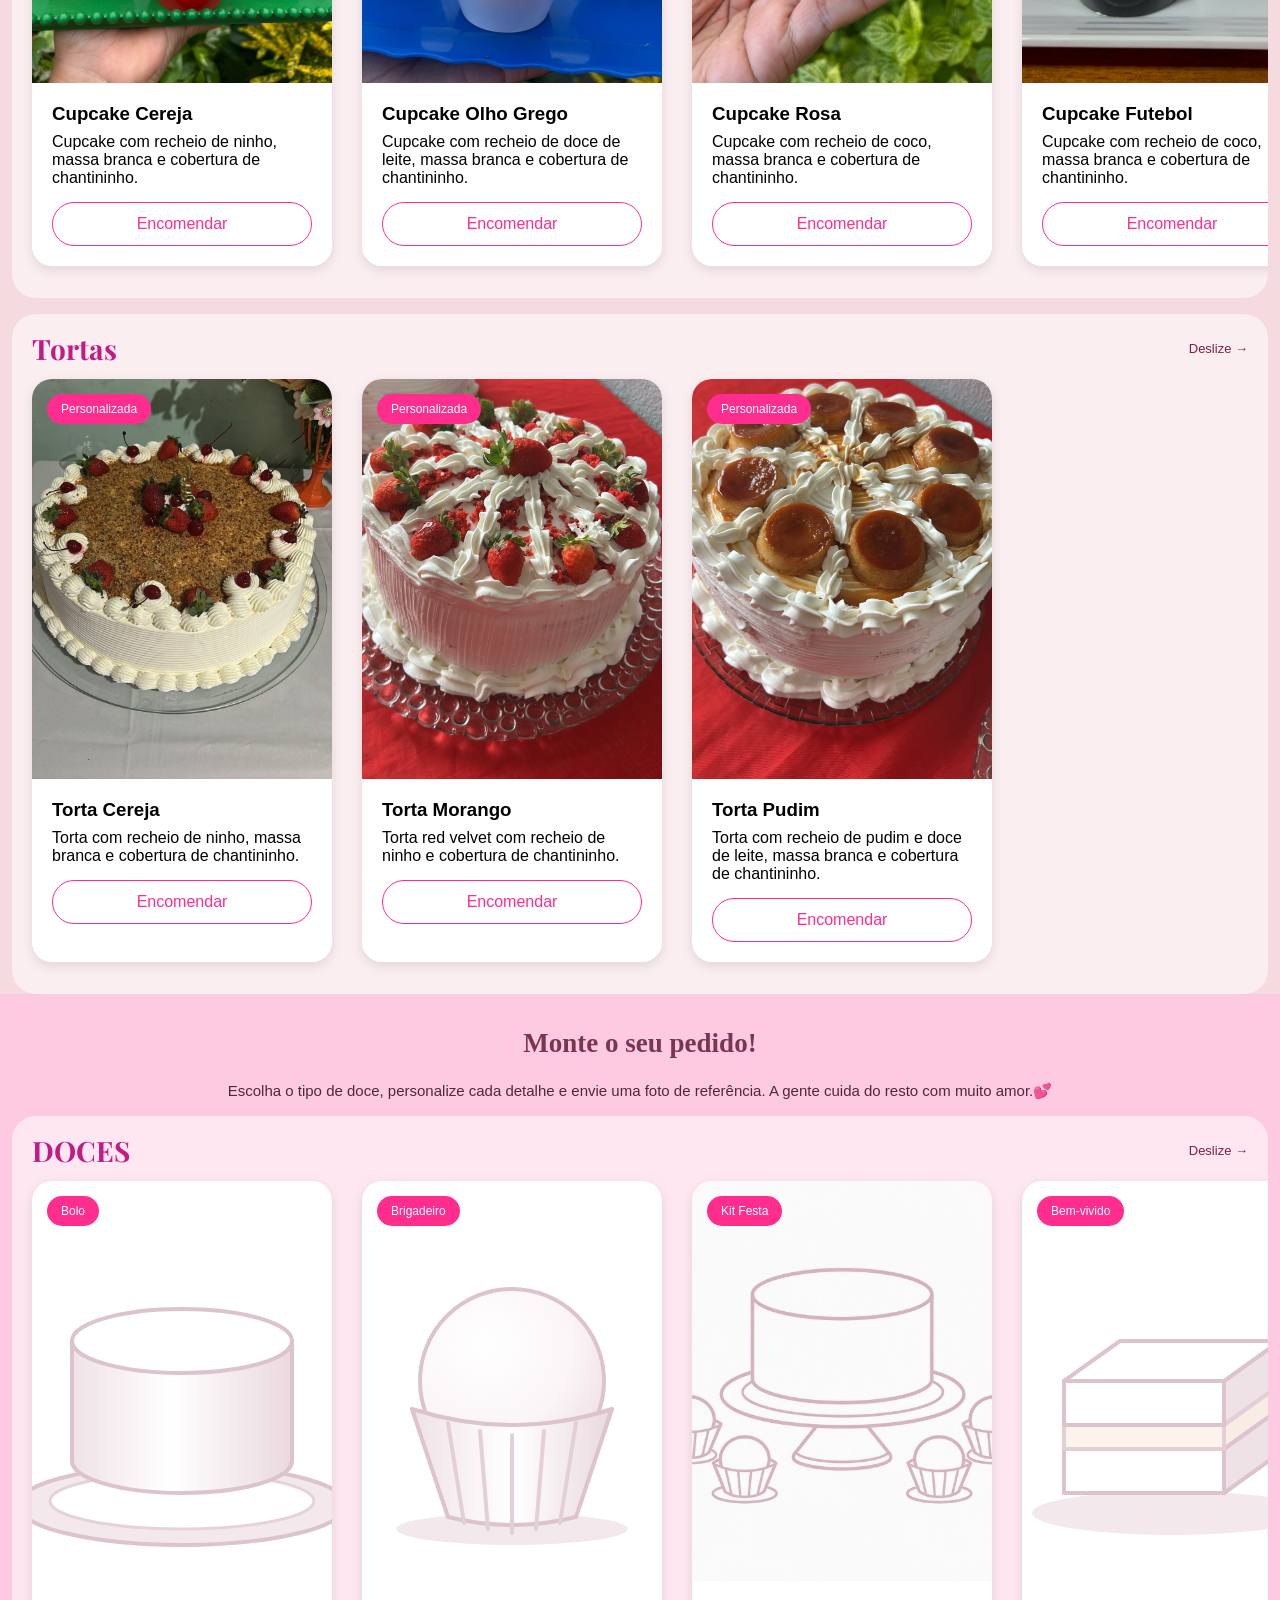
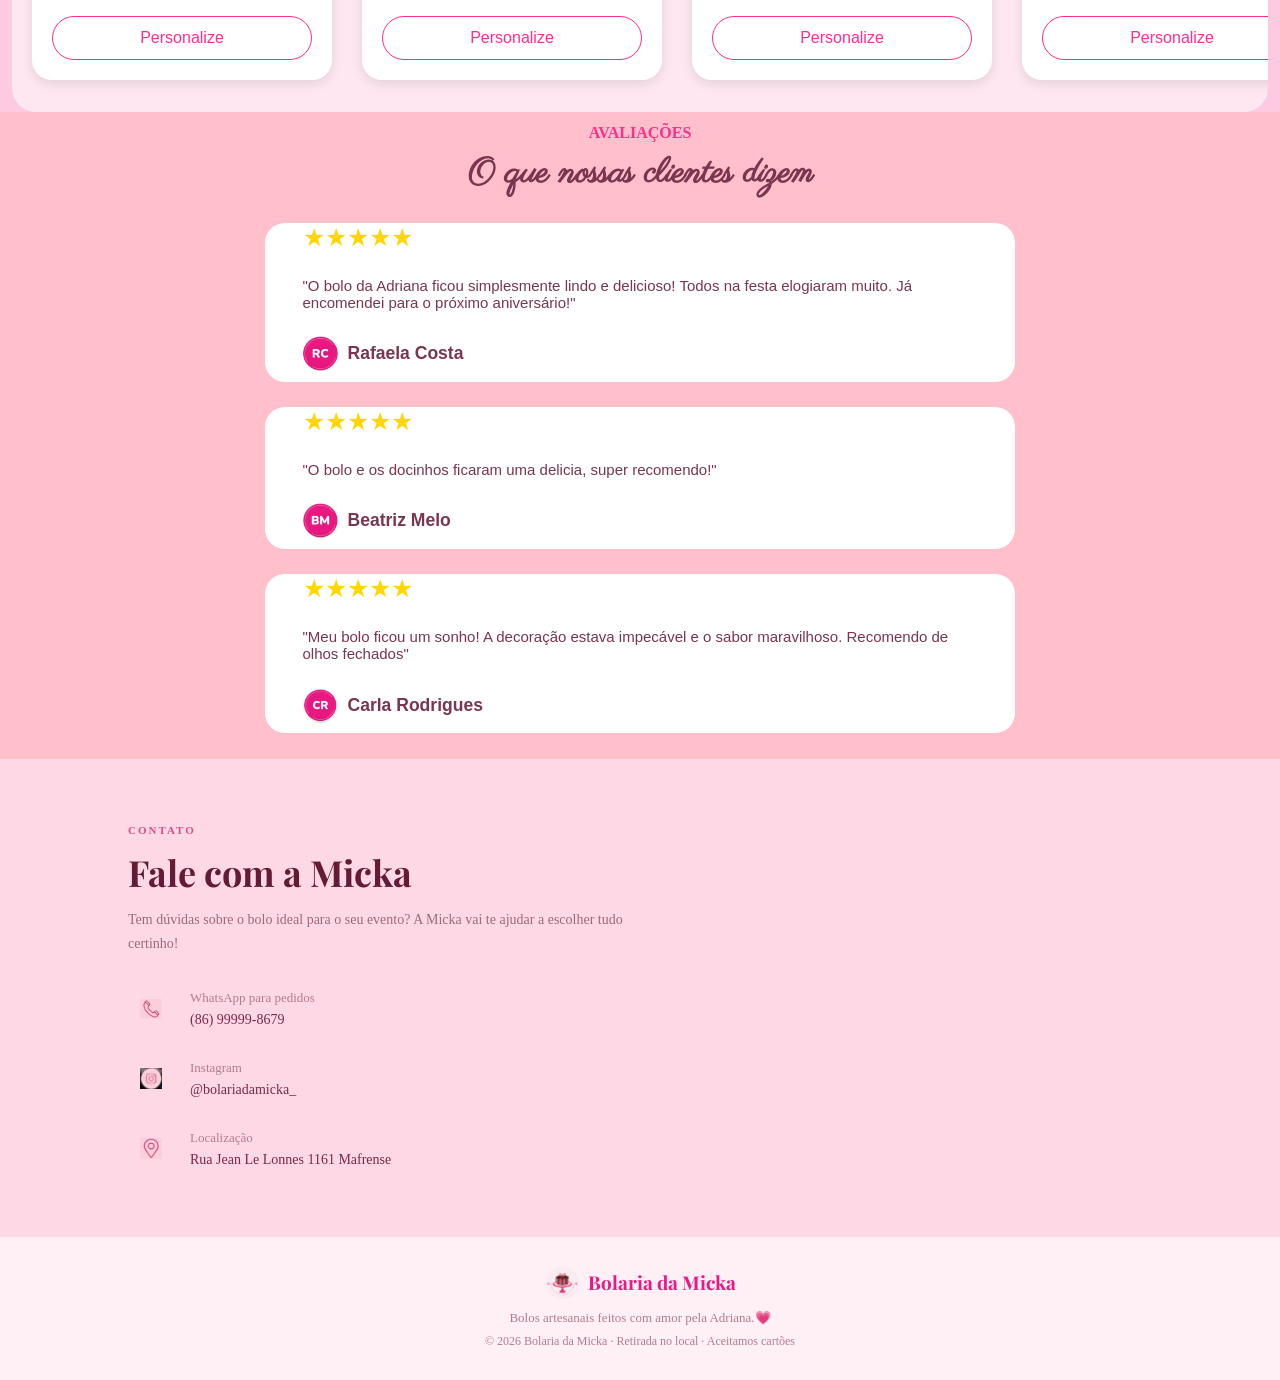
==== commit 4378868e: "modifica aba de brigadeiros no cardapio" ====
--- a/index.html
+++ b/index.html
@@ -3,6 +3,19 @@
   <head>
     <meta charset="UTF-8" />
     <meta name="viewport" content="width=device-width, initial-scale=1.0" />
+    <meta
+      name="description"
+      content="Bolos deliciosos e personalizados, feitos com carinho para adoçar seus momentos especiais! 🎂✨"
+    />
+
+    <meta property="og:title" content="Bolaria da Micka" />
+    <meta
+      property="og:description"
+      content="Bolos deliciosos e personalizados, feitos com carinho para adoçar seus momentos especiais! 🎂✨"
+    />
+    <meta property="og:type" content="website" />
+    <meta property="og:url" content="https://bolariadamicka.com.br" />
+    <link rel="icon" type="image/png" href="img/favicon.png" />
     <link rel="stylesheet" href="css/style.css" />
     <link
       href="https://fonts.googleapis.com/css2?family=Playfair+Display:wght@700&family=Parisienne&display=swap"
@@ -200,41 +213,47 @@
 
         <div class="lista-cardapio">
           <div class="card-bolo">
-            <img src="img/brigadeiro-flor.jfif" alt="Brigadeiro Flor" />
-            <span class="tag">Aniversário</span>
-            <div class="conteudo-card">
-              <h3>Brigadeiro Flor</h3>
-              <p>Brigadeiro de ninho em formato de flor.</p>
-              <a href="#" class="btn-encomendar">Encomendar</a>
-            </div>
-          </div>
-
-          <div class="card-bolo">
-            <img src="img/brigadeiro-misto.jfif" alt="Brigadeiro Misto" />
-            <span class="tag">Aniversário</span>
-            <div class="conteudo-card">
-              <h3>Brigadeiro Misto</h3>
-              <p>Combinando sabores para uma experiência única.</p>
-              <a href="#" class="btn-encomendar">Encomendar</a>
-            </div>
-          </div>
-
-          <div class="card-bolo">
-            <img src="img/brigadeiro-flamengo.jfif" alt="Brigadeiro Flamengo" />
-            <span class="tag">Aniversário</span>
-            <div class="conteudo-card">
-              <h3>Brigadeiro Flamengo</h3>
-              <p>Brigadeiro temático para aniversários especiais.</p>
-              <a href="#" class="btn-encomendar">Encomendar</a>
-            </div>
-          </div>
-
-          <div class="card-bolo">
-            <img src="img/brigadeiro-letras.jfif" alt="Brigadeiro Letras" />
-            <span class="tag">Aniversário</span>
-            <div class="conteudo-card">
-              <h3>Brigadeiro Letras</h3>
-              <p>Brigadeiro personalizado com letras de seu nome.</p>
+            <img src="img/brigadeiro-trad.jfif" alt="Brigadeiro Tradicional" />
+            <span class="tag">Tradicional</span>
+            <div class="conteudo-card">
+              <h3>Brigadeiro Tradicional</h3>
+              <p>Brigadeiro de chocolate com granulé crocante.</p>
+              <a href="#" class="btn-encomendar">Encomendar</a>
+            </div>
+          </div>
+
+          <div class="card-bolo">
+            <img
+              src="img/brigadeiro-uva.jfif"
+              alt="Brigadeiro branco com uva"
+            />
+            <span class="tag">Tradicional</span>
+            <div class="conteudo-card">
+              <h3>Brigadeiro Surpresa de Uva</h3>
+              <p>Brigadeiro branco com uva boleado no açucar cristal .</p>
+              <a href="#" class="btn-encomendar">Encomendar</a>
+            </div>
+          </div>
+
+          <div class="card-bolo">
+            <img src="img/brigadeiro-castanha.jfif" alt="Brigadeiro Castanha" />
+            <span class="tag">Especial</span>
+            <div class="conteudo-card">
+              <h3>Brigadeiro Castanha</h3>
+              <p>Brigadeiro com castanha triturada.</p>
+              <a href="#" class="btn-encomendar">Encomendar</a>
+            </div>
+          </div>
+
+          <div class="card-bolo">
+            <img src="img/brigadeiro-ninho.jfif" alt="Brigadeiro leite ninho" />
+            <span class="tag">Tradicional</span>
+            <div class="conteudo-card">
+              <h3>Brigadeiro Leite Ninho</h3>
+              <p>
+                Brigadeiro de leite ninho boleado no leite em pó personalizado
+                com carimbos.
+              </p>
               <a href="#" class="btn-encomendar">Encomendar</a>
             </div>
           </div>
@@ -251,13 +270,29 @@
 
           <div class="card-bolo">
             <img
-              src="img/brigadeiro-letras-rosa.jfif"
-              alt="Brigadeiro Letras Rosa"
+              src="img/brigadeiro-rej.jfif"
+              alt="Brigadeiro Romeu e Julieta"
             />
-            <span class="tag">Aniversário</span>
-            <div class="conteudo-card">
-              <h3>Brigadeiro Letras Rosa</h3>
-              <p>Brigadeiro personalizado com letras.</p>
+            <span class="tag">Tradicional</span>
+            <div class="conteudo-card">
+              <h3>Brigadeiro Romeu e Julieta</h3>
+              <p>Brigadeiro branco finalizado com doce de goiaba cremosa.</p>
+              <a href="#" class="btn-encomendar">Encomendar</a>
+            </div>
+          </div>
+
+          <div class="card-bolo">
+            <img
+              src="img/brigadeiro-prestigio.jfif"
+              alt="Brigadeiro Prestigio"
+            />
+            <span class="tag">Tradicional</span>
+            <div class="conteudo-card">
+              <h3>Brigadeiro Prestígio</h3>
+              <p>
+                Brigadeiro de chocolate tradicional finalizado com coco em
+                flocos.
+              </p>
               <a href="#" class="btn-encomendar">Encomendar</a>
             </div>
           </div>
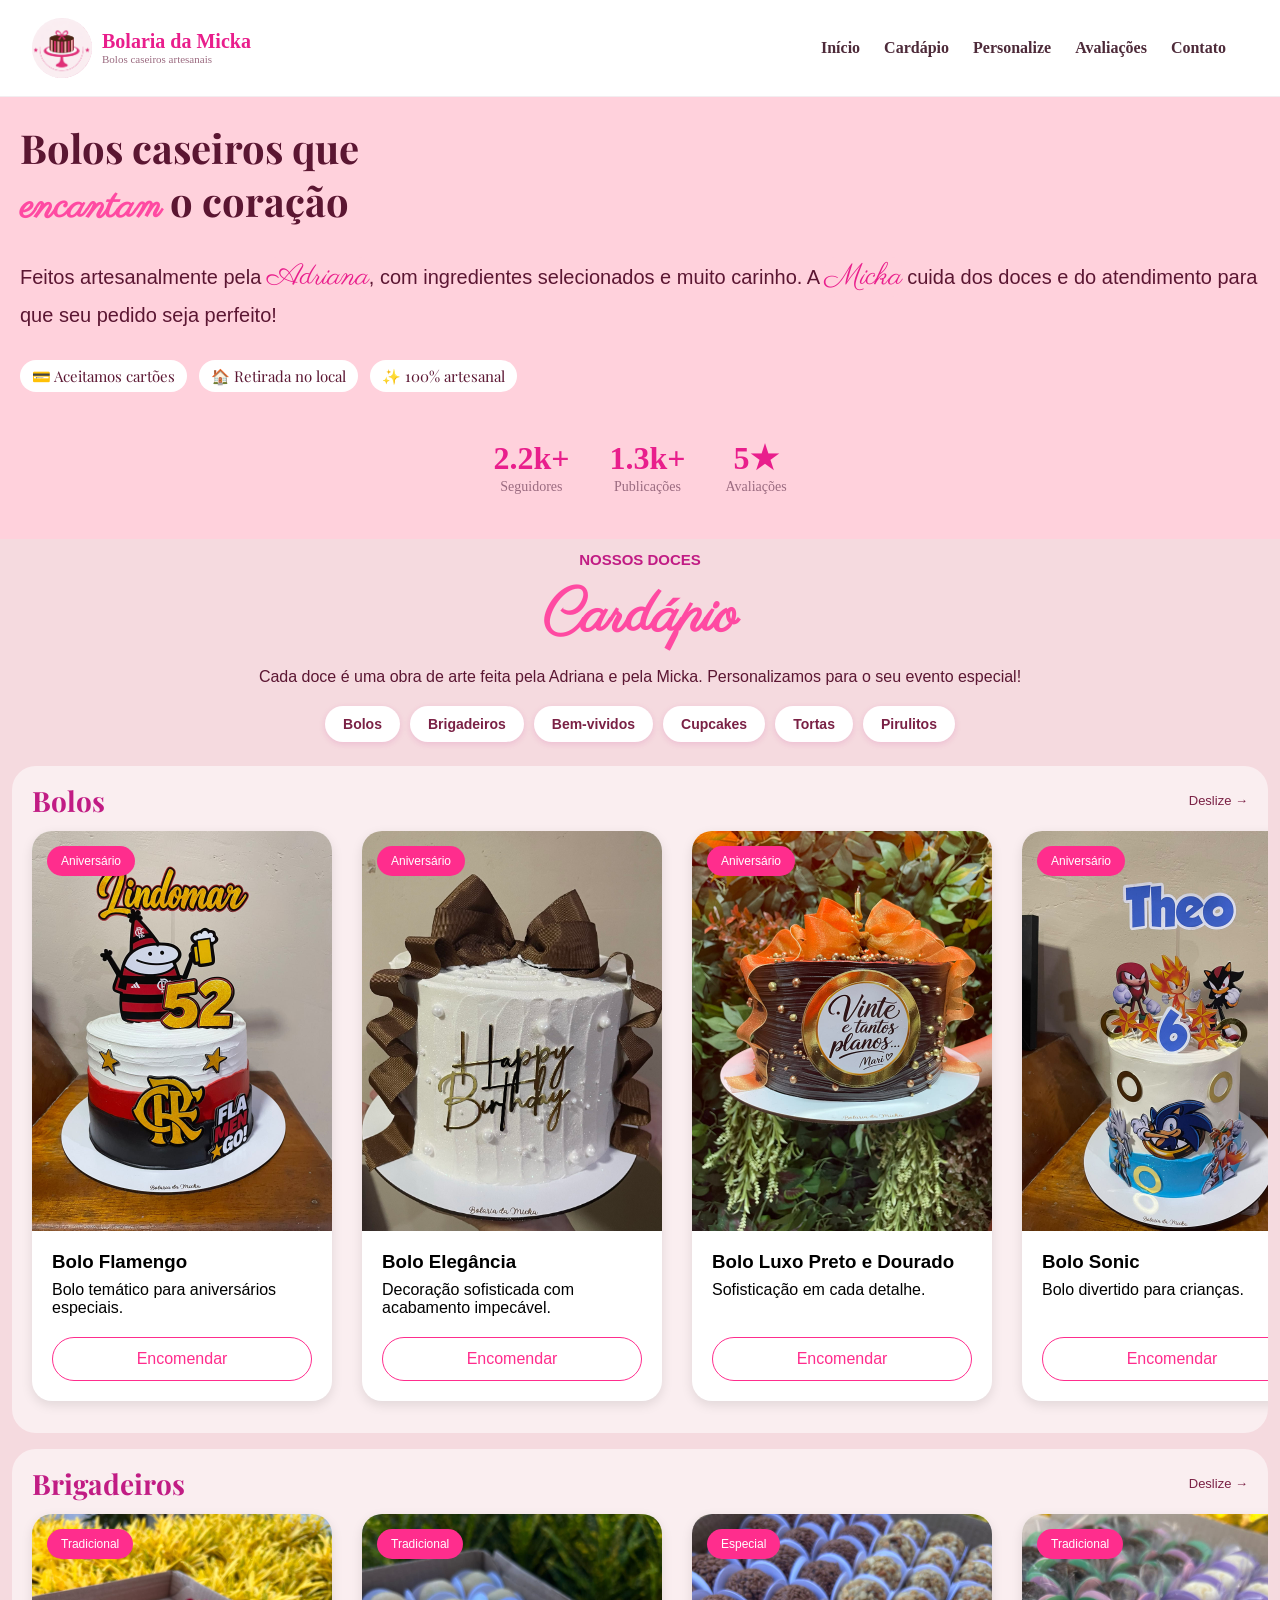
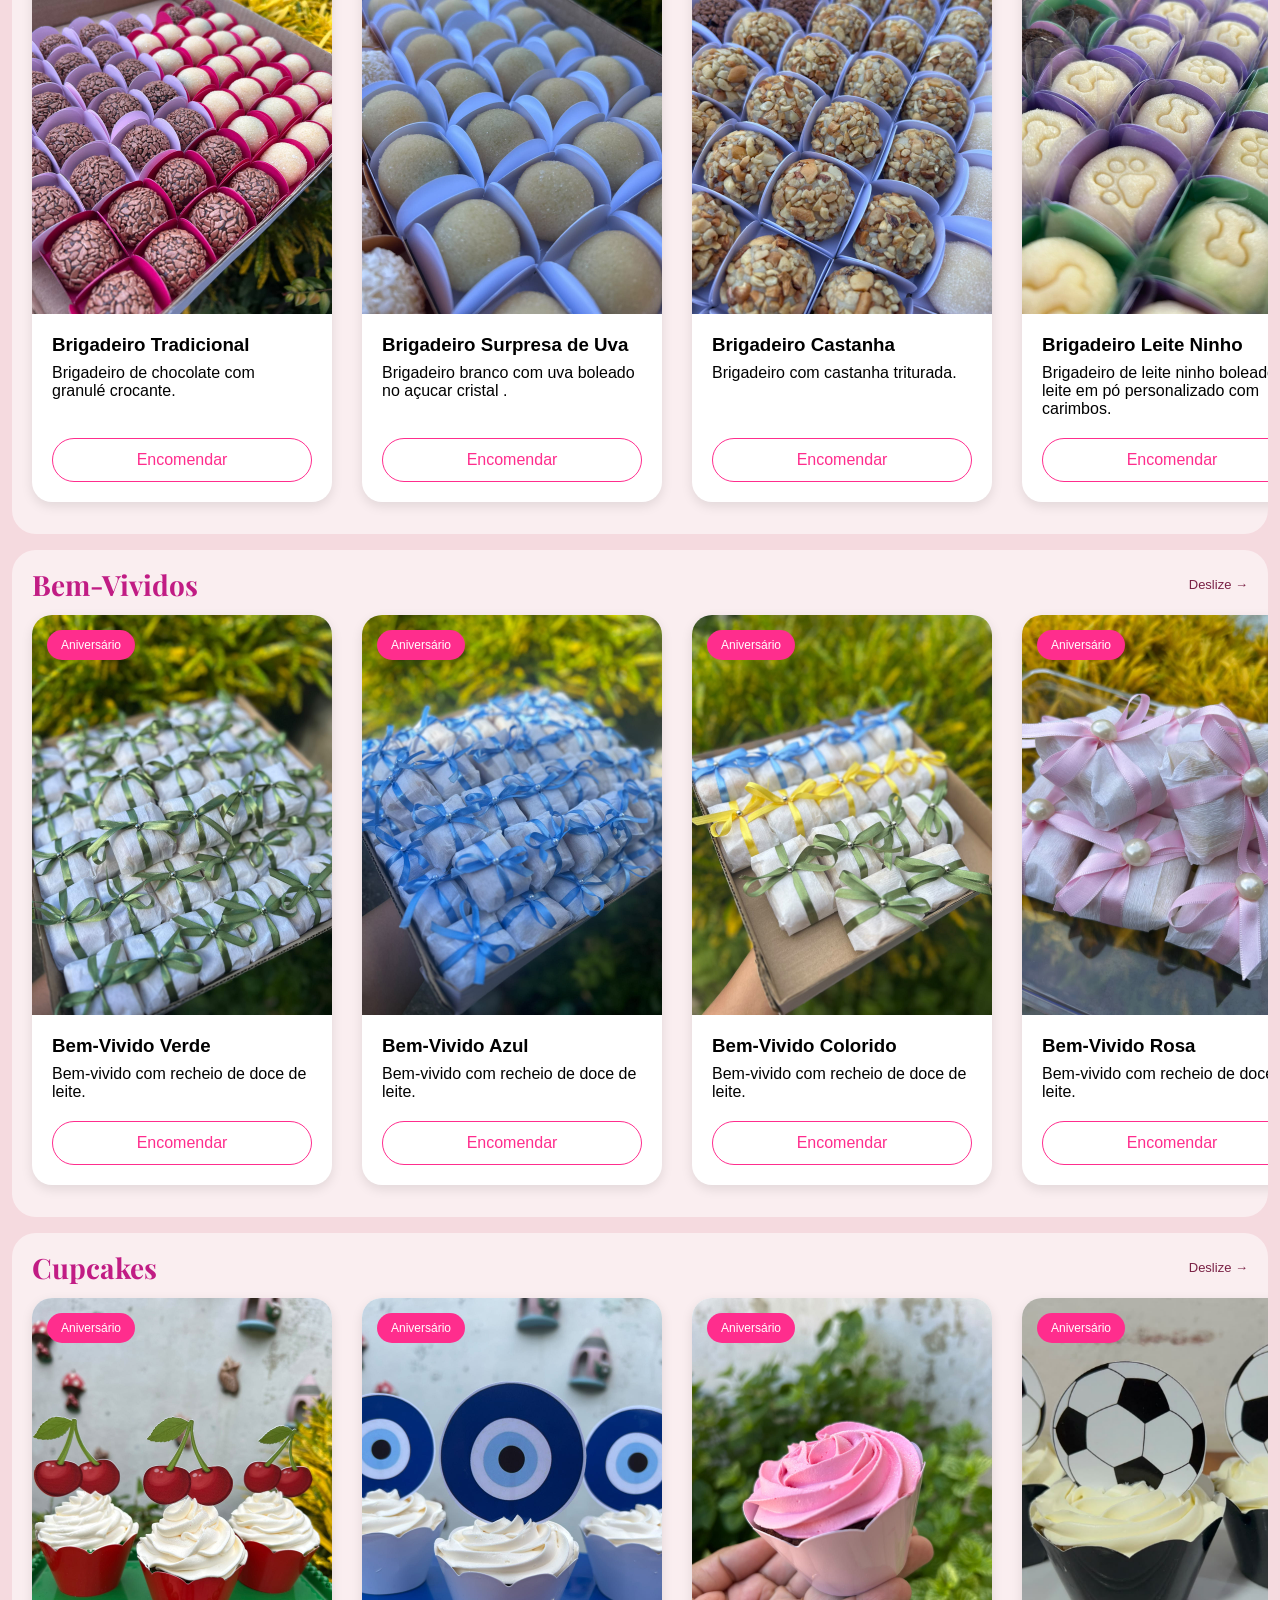
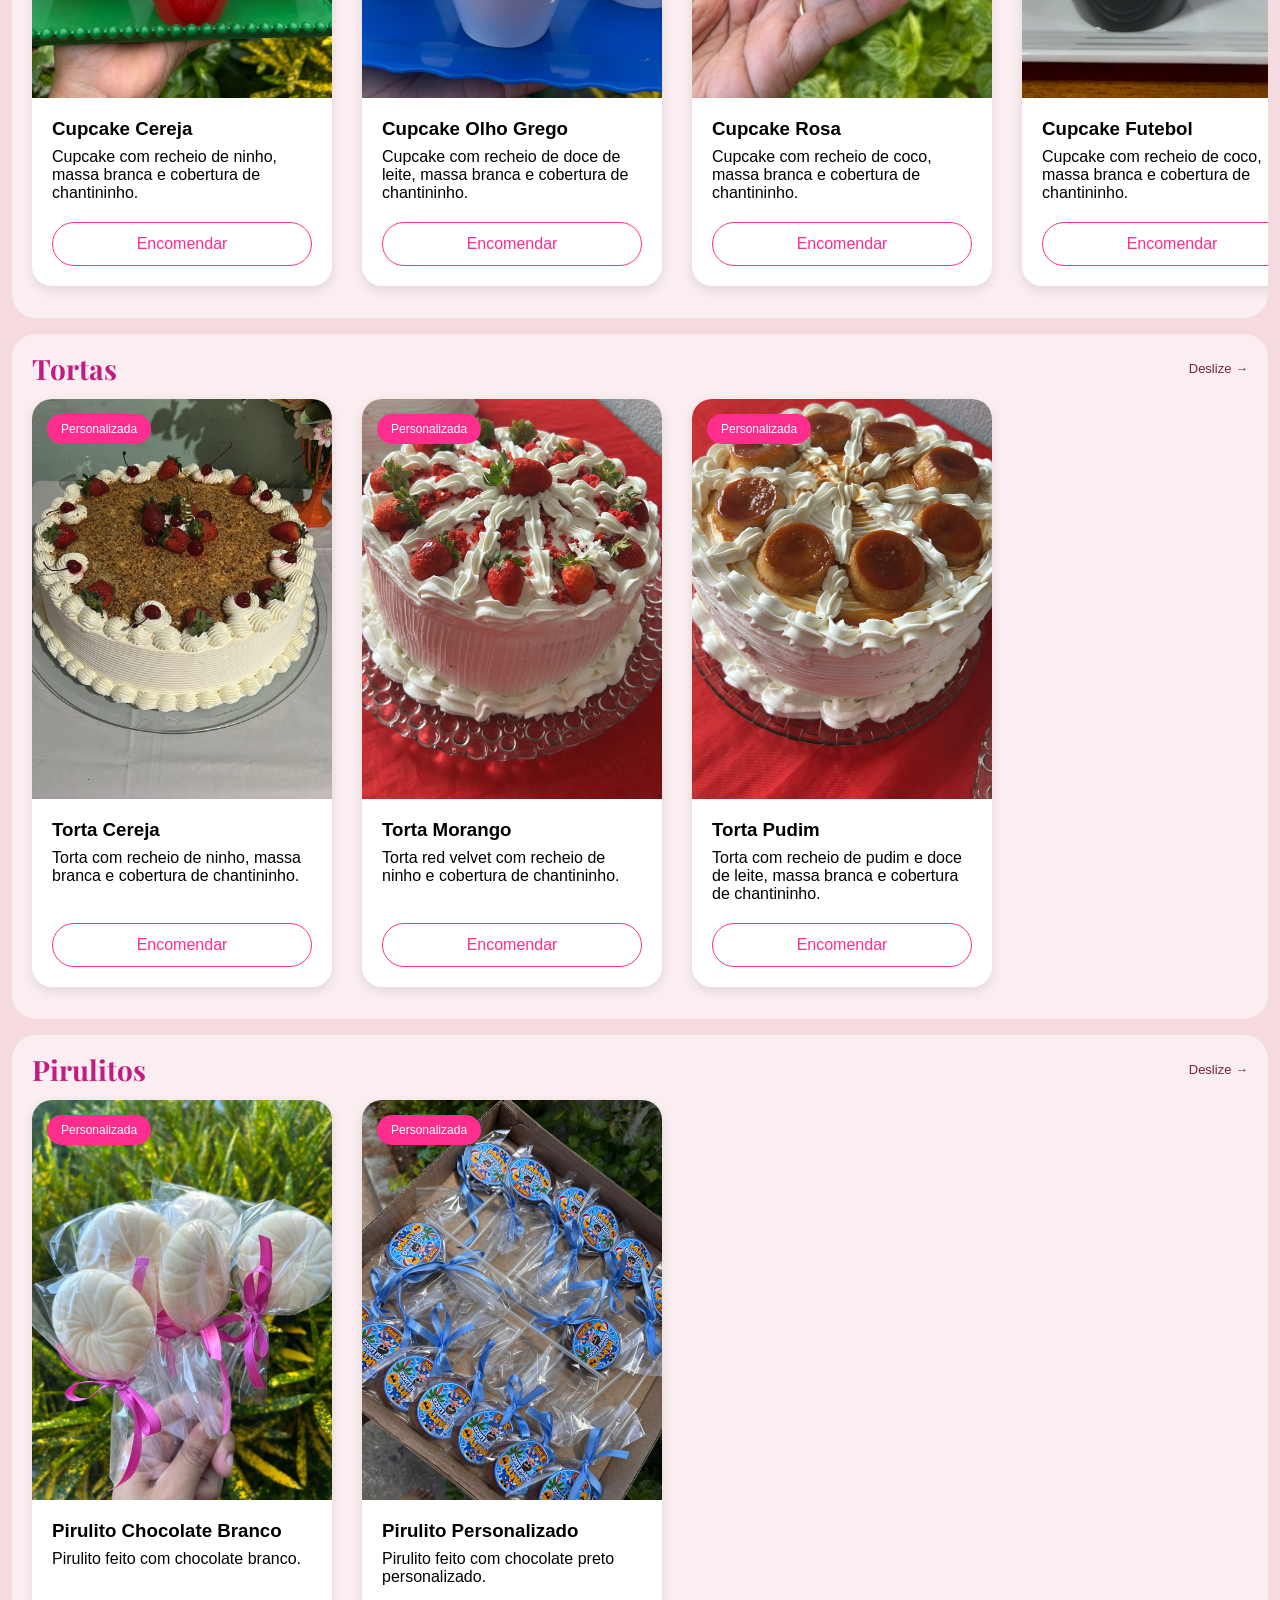
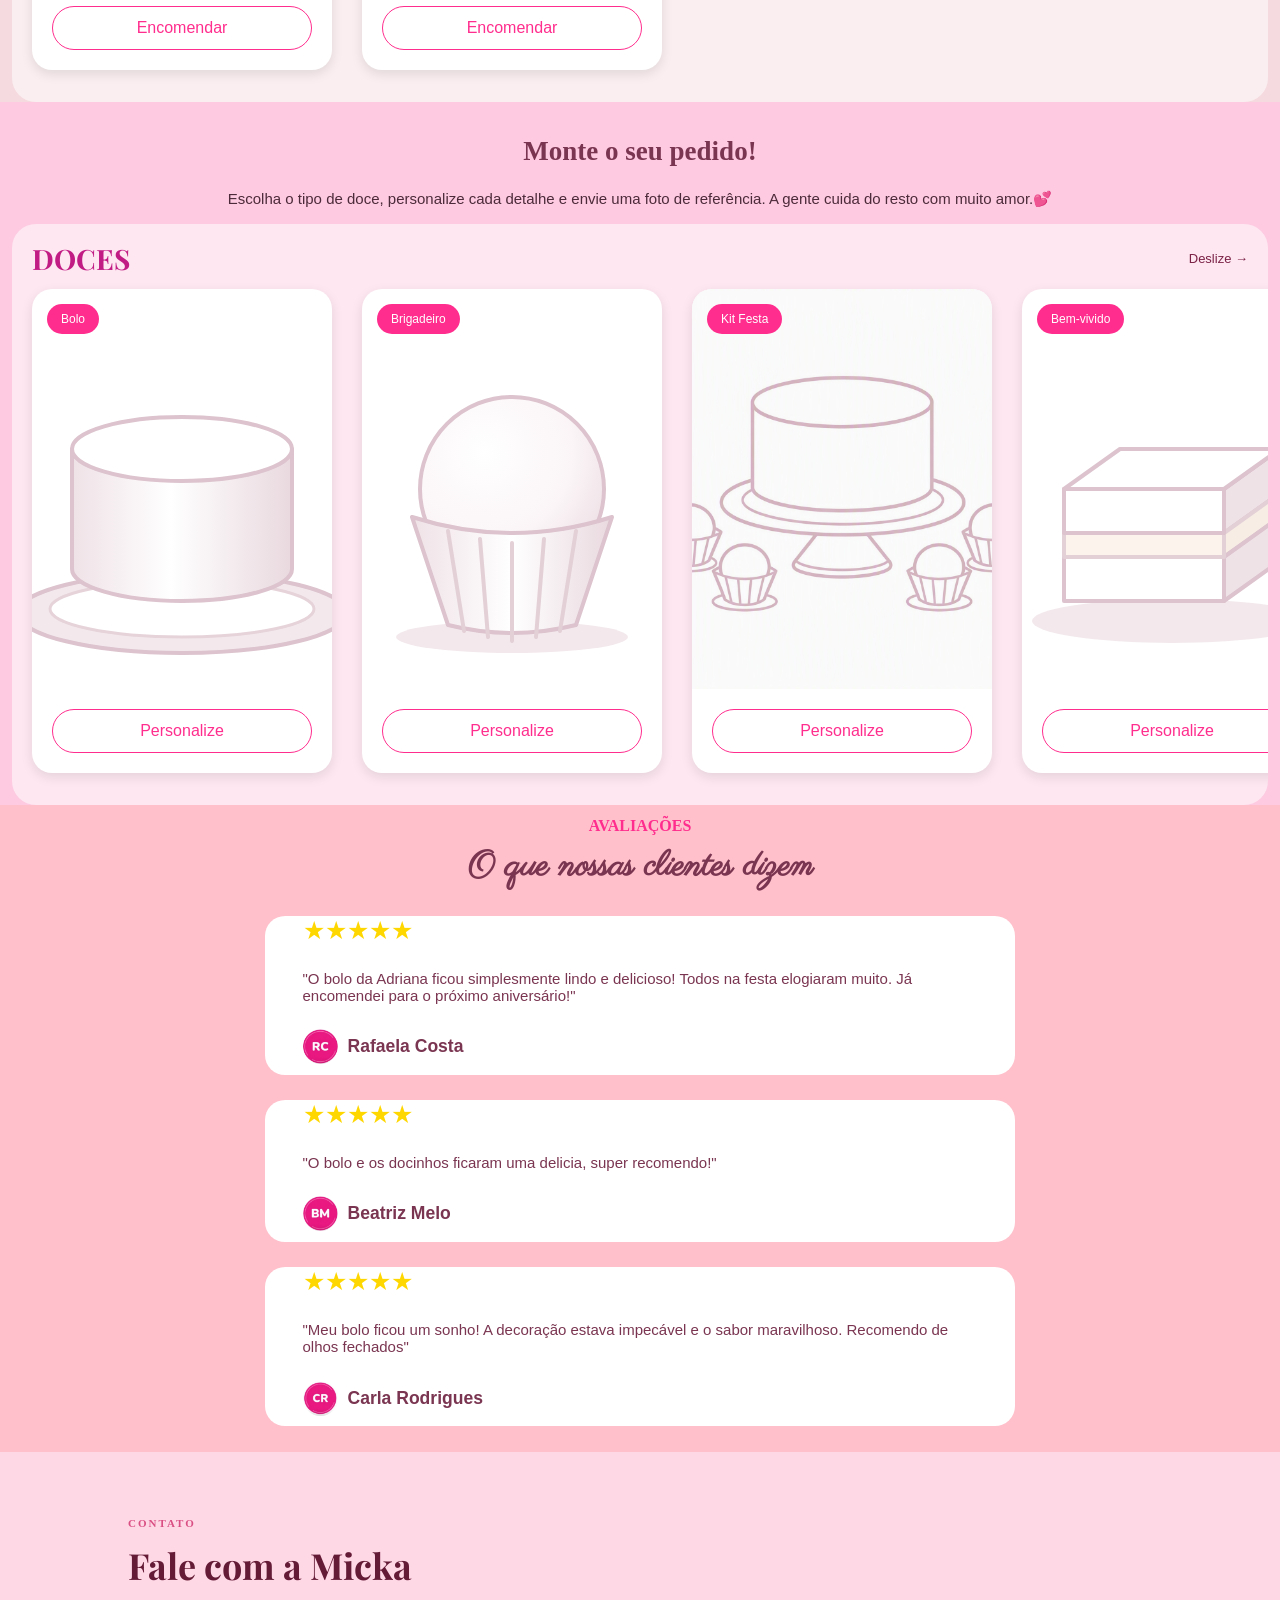
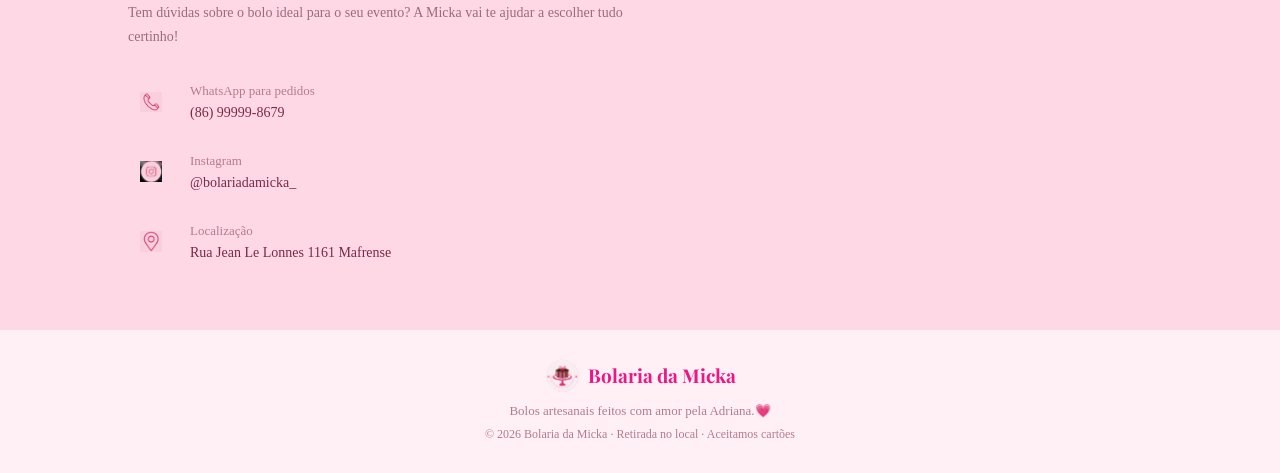
==== commit 67139375: "ajusta o botao encomendar dos pirulitos" ====
--- a/index.html
+++ b/index.html
@@ -104,6 +104,7 @@
           <li><a href="#bem-vividos">Bem-vividos</a></li>
           <li><a href="#cupcakes">Cupcakes</a></li>
           <li><a href="#tortas">Tortas</a></li>
+          <li><a href="#pirulitos">Pirulitos</a></li>
         </ul>
       </div>
       <div class="categoria" id="bolos">
@@ -508,6 +509,49 @@
                 cobertura de chantininho.
               </p>
               <a href="#" class="btn-encomendar">Encomendar</a>
+            </div>
+          </div>
+        </div>
+      </div>
+
+      <div class="categoria" id="pirulitos">
+        <div class="categoria-topo">
+          <h2>Pirulitos</h2>
+          <span class="dica">Deslize →</span>
+        </div>
+
+        <div class="lista-cardapio">
+          <div class="card-bolo">
+            <img
+              src="img/pirulito-choc-branco.jfif"
+              alt="Pirulito chocolate branco"
+            />
+            <span class="tag">Personalizada</span>
+            <div class="conteudo-card">
+              <h3>Pirulito Chocolate Branco</h3>
+              <p>Pirulito feito com chocolate branco.</p>
+              <a
+                href="montar.html?tipo=pirulito&amp;produto=Pirulito%20Chocolate%20Branco"
+                class="btn-encomendar"
+                >Encomendar</a
+              >
+            </div>
+          </div>
+
+          <div class="card-bolo">
+            <img
+              src="img/pirulito-personalizado.jfif"
+              alt="Pirulito Personalizado"
+            />
+            <span class="tag">Personalizada</span>
+            <div class="conteudo-card">
+              <h3>Pirulito Personalizado</h3>
+              <p>Pirulito feito com chocolate preto personalizado.</p>
+              <a
+                href="montar.html?tipo=pirulito&amp;produto=Pirulito%20Personalizado"
+                class="btn-encomendar"
+                >Encomendar</a
+              >
             </div>
           </div>
         </div>
@@ -719,10 +763,10 @@
       const tiposPorCategoria = {
         bolos: "bolo",
         brigadeiros: "brigadeiro",
-
         "bem-vividos": "bemvivido",
         cupcakes: "cupcake",
         tortas: "torta",
+        pirulitos: "pirulito",
       };
 
       document.querySelectorAll(".btn-encomendar").forEach((botao) => {
